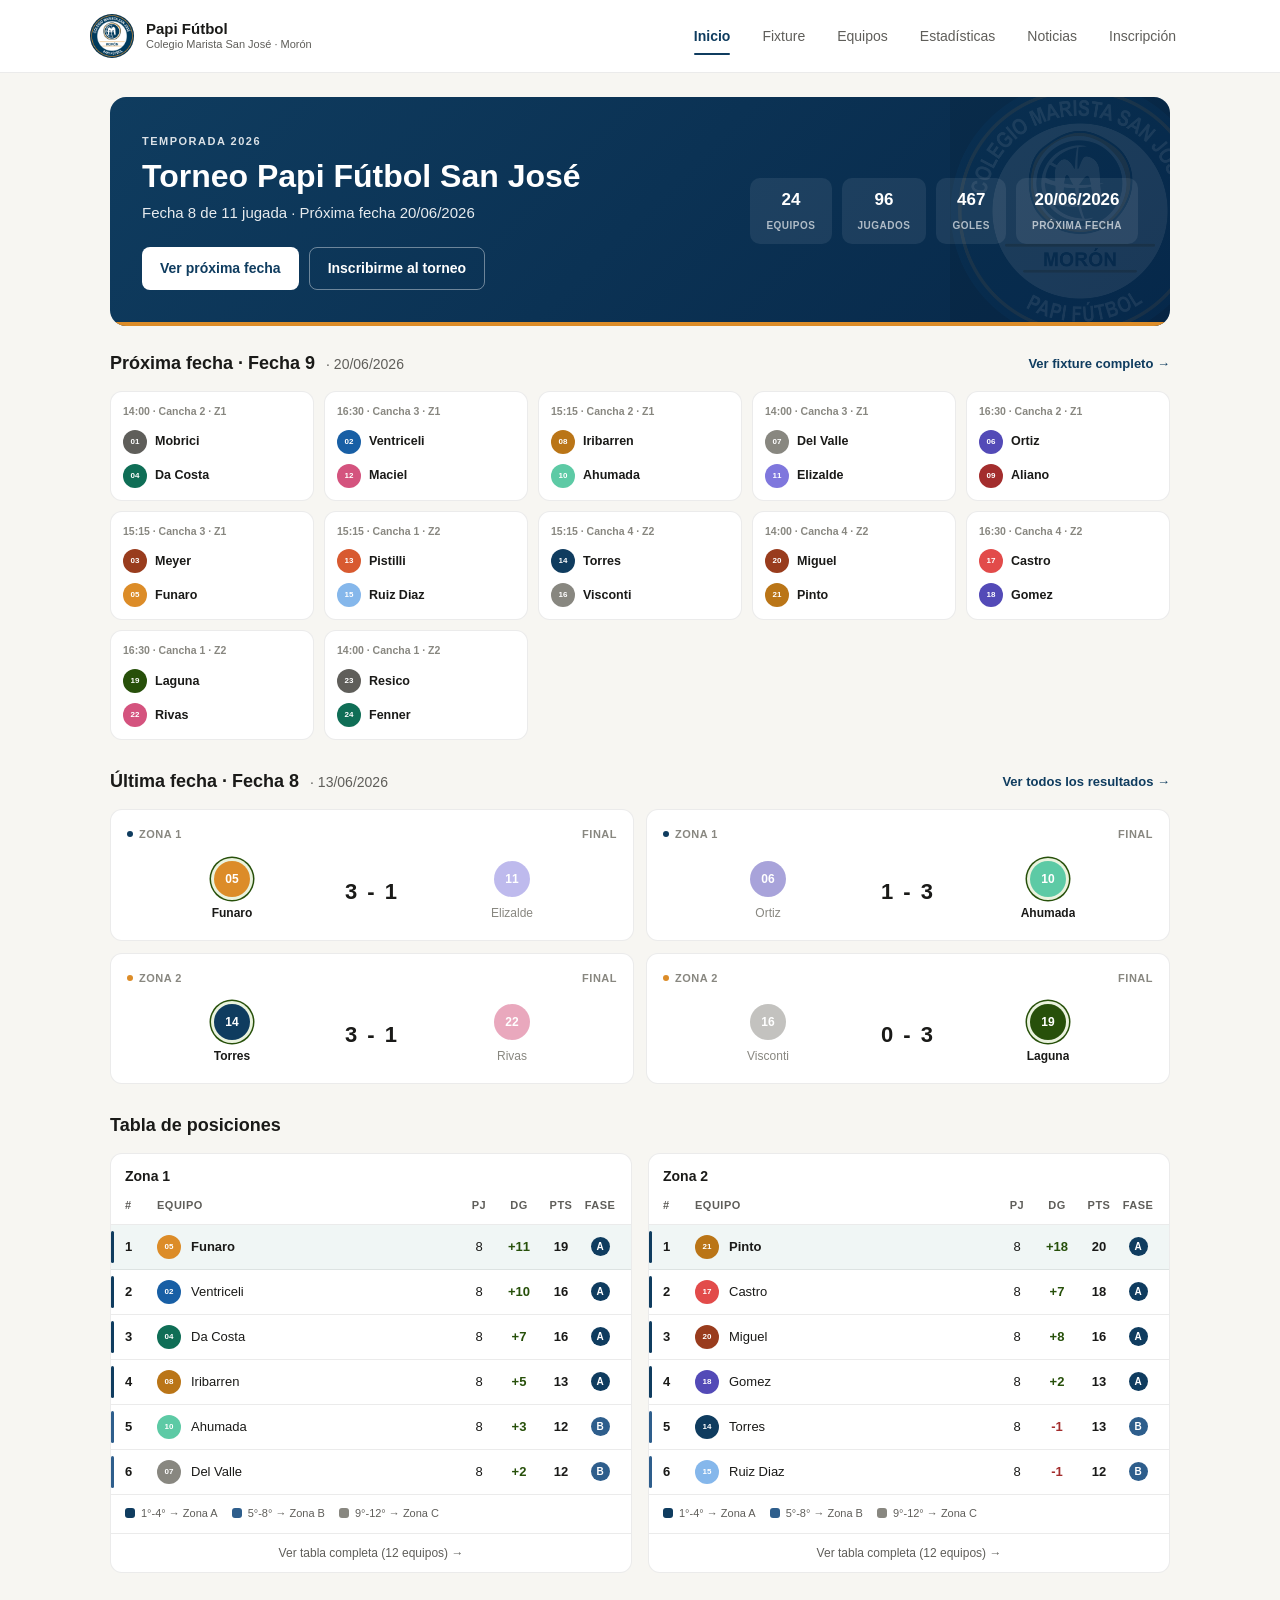
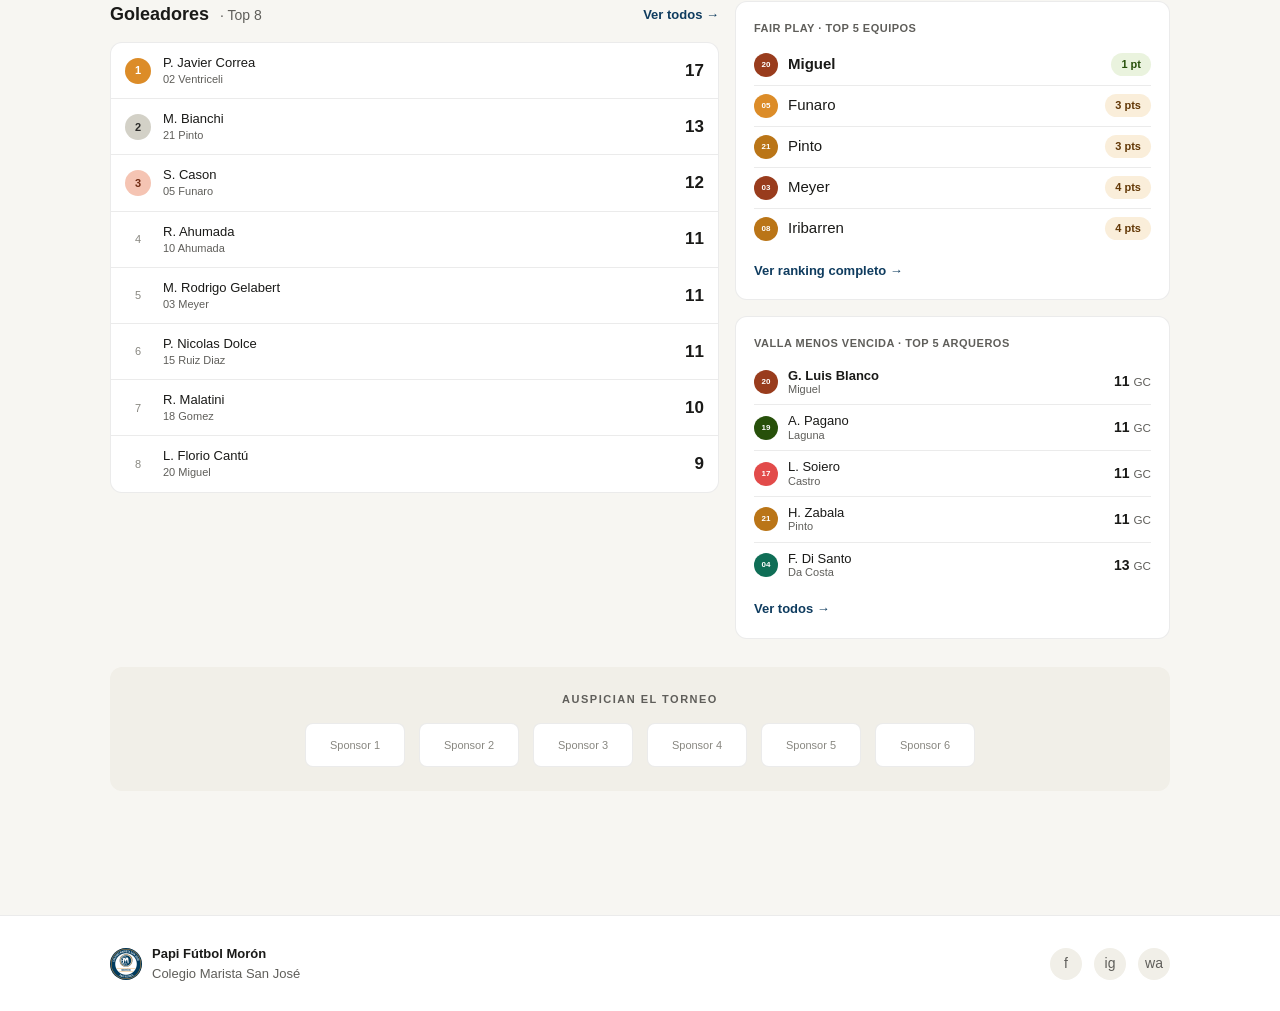
==== index.html @ c3c6d371 "Posiciones: marcar zona de fase final (A/B/C) en cada tabla Cada zona reparte sus 12 equipos en la f" ====
<!DOCTYPE html>
<html lang="es">
<head>
  <meta charset="UTF-8">
  <meta name="viewport" content="width=device-width, initial-scale=1.0">
  <meta name="description" content="Torneo Papi Fútbol San José Morón 2026 — Colegio Marista San José. Fixture, resultados, posiciones y goleadores.">
  <title>Papi Fútbol San José Morón — Torneo 2026</title>
  <link rel="icon" type="image/png" href="logo.png">
  <link rel="stylesheet" href="styles.css">
</head>
<body>

  <header class="header">
    <div class="container header-inner">
      <a href="index.html" class="brand">
        <div class="brand-logo"></div>
        <div class="brand-text">
          <div class="brand-name">Papi Fútbol</div>
          <div class="brand-sub">Colegio Marista San José · Morón</div>
        </div>
      </a>
      <nav class="nav" id="nav">
        <a href="index.html" class="active nav-primary">Inicio</a>
        <a href="fixture.html" class="nav-primary">Fixture</a>
        <a href="equipos.html">Equipos</a>
        <a href="estadisticas.html" class="nav-primary">Estadísticas</a>
        <a href="#">Noticias</a>
        <a href="#">Inscripción</a>
      </nav>
      <button class="mobile-toggle" onclick="document.getElementById('nav').classList.toggle('open')">☰</button>
    </div>
  </header>

  <main class="page">
    <div class="container">

      <section class="hero">
        <div class="hero-inner">
          <div class="hero-main">
            <div class="hero-tag" id="hero-tag">Temporada 2026</div>
            <h1 class="hero-title">Torneo Papi Fútbol San José</h1>
            <p class="hero-sub" id="hero-sub">Cargando...</p>
            <div class="hero-actions">
              <a href="fixture.html" class="btn btn-primary">Ver próxima fecha</a>
              <a href="#" class="btn btn-ghost">Inscribirme al torneo</a>
            </div>
          </div>
          <div class="hero-quick" id="hero-quick"></div>
        </div>
      </section>

      <div id="miequipo-slot"></div>

      <div class="section-head">
        <h2 class="section-title" id="proxima-title">Próxima fecha</h2>
        <a href="fixture.html" class="section-link">Ver fixture completo →</a>
      </div>
      <div class="hscroll" id="proxima-grid"></div>

      <div class="section-head">
        <h2 class="section-title" id="ultima-title">Última fecha</h2>
        <a href="fixture.html" class="section-link">Ver todos los resultados →</a>
      </div>
      <div class="match-grid" id="ultima-grid"></div>

      <div class="section-head">
        <h2 class="section-title">Tabla de posiciones</h2>
        <div class="tabs zones-tabs">
          <button class="tab active" onclick="showZone(1, this)">Zona 1</button>
          <button class="tab" onclick="showZone(2, this)">Zona 2</button>
        </div>
      </div>
      <div class="zones-row" style="margin-bottom: 28px;">
        <div id="zone-1" class="zone-block"></div>
        <div id="zone-2" class="zone-block" style="display:none;"></div>
      </div>

      <div class="two-col">
        <div>
          <div class="section-head">
            <h2 class="section-title">Goleadores <small>· Top 8</small></h2>
            <a href="estadisticas.html" class="section-link">Ver todos →</a>
          </div>
          <div class="scorers" id="scorers-top"></div>
        </div>
        <div>
          <div class="card">
            <div class="card-label">Fair Play · Top 5 equipos</div>
            <div id="fairplay-top"></div>
            <a href="estadisticas.html" class="card-link">Ver ranking completo →</a>
          </div>
          <div class="card" style="margin-top: 16px;">
            <div class="card-label">Valla menos vencida · Top 5 arqueros</div>
            <div id="valla-top"></div>
            <a href="estadisticas.html" class="card-link">Ver todos →</a>
          </div>
        </div>
      </div>

      <section class="sponsors">
        <div class="sponsors-label">Auspician el torneo</div>
        <div class="sponsors-grid">
          <div class="sponsor-logo">Sponsor 1</div>
          <div class="sponsor-logo">Sponsor 2</div>
          <div class="sponsor-logo">Sponsor 3</div>
          <div class="sponsor-logo">Sponsor 4</div>
          <div class="sponsor-logo">Sponsor 5</div>
          <div class="sponsor-logo">Sponsor 6</div>
        </div>
      </section>

    </div>
  </main>

  <footer class="footer">
    <div class="container footer-inner">
      <div class="footer-brand">
        <div class="brand-logo small"></div>
        <div>
          <div style="font-weight: 600; color: var(--text);">Papi Fútbol Morón</div>
          <div>Colegio Marista San José</div>
        </div>
      </div>
      <div class="footer-social">
        <a href="https://www.facebook.com/papifutbolmoron" title="Facebook">f</a>
        <a href="#" title="Instagram">ig</a>
        <a href="#" title="WhatsApp">wa</a>
      </div>
    </div>
  </footer>

  <script src="data/torneo.js"></script>
  <script src="js/site.js"></script>
  <script>
    document.getElementById('hero-sub').textContent =
      `Fecha ${STATS_GLOBALES.fechaActual} de ${STATS_GLOBALES.totalFechas} jugada · Próxima fecha ${STATS_GLOBALES.proximaFechaTexto}`;

    // Datos rápidos arriba del pliegue (propuesta desktop)
    document.getElementById('hero-quick').innerHTML = `
      <span class="q"><b>${STATS_GLOBALES.equipos}</b><span>EQUIPOS</span></span>
      <span class="q"><b>${STATS_GLOBALES.partidosJugados}</b><span>JUGADOS</span></span>
      <span class="q"><b>${STATS_GLOBALES.totalGoles}</b><span>GOLES</span></span>
      <span class="q"><b>${STATS_GLOBALES.proximaFechaTexto}</b><span>PRÓXIMA FECHA</span></span>
    `;

    // ===========================================
    // MI EQUIPO (favorito, guardado en el teléfono)
    // ===========================================
    function renderMiEquipo() {
      const slot = document.getElementById('miequipo-slot');
      const id = getMiEquipo();

      if (!id) {
        const opciones = Object.keys(EQUIPOS).sort()
          .map(eid => `<option value="${eid}">${getEquipoLabel(eid)}</option>`).join('');
        slot.innerHTML = `
          <div class="myteam-picker">
            <span class="hint">⭐ Elegí tu equipo para verlo siempre primero</span>
            <select id="miequipo-select">
              <option value="">Mi equipo…</option>
              ${opciones}
            </select>
          </div>
        `;
        document.getElementById('miequipo-select').addEventListener('change', e => {
          if (e.target.value) { setMiEquipo(e.target.value); renderMiEquipo(); renderZones(); renderProxima(); }
        });
        return;
      }

      const equipo = EQUIPOS[id];
      const zona = equipo.zona;
      const tabla = POSICIONES['zona' + zona];
      const pos = tabla.findIndex(p => p.id === id) + 1;
      const row = tabla.find(p => p.id === id);
      const dg = row.gf - row.gc;
      const dgText = dg > 0 ? `+${dg}` : `${dg}`;
      const prox = getProximoPartido(id);

      const proxHtml = prox ? `
        <a href="ficha.html?fecha=${prox.fecha}&local=${prox.local}" class="next">
          <span class="vs">Próximo</span>
          ${teamAvatar(prox.rival, 24)}
          <b>vs ${getEquipoNombre(prox.rival)}</b>
          <span class="when"><b>${prox.fechaTexto}</b>${prox.hora ? prox.hora + (prox.cancha ? ' · Cancha ' + prox.cancha : '') : 'Horario a confirmar'}</span>
        </a>
      ` : '';

      slot.innerHTML = `
        <div class="myteam">
          <div class="top">
            ${teamAvatar(id, 44)}
            <a href="equipo.html?id=${id}" style="color:inherit;">
              <b>${equipo.nombre}</b>
              <span class="sub">Zona ${zona} · ${pos}° · ${row.pts} pts</span>
            </a>
            <button class="star" title="Cambiar equipo" onclick="setMiEquipo(null); renderMiEquipo(); renderZones(); renderProxima();">★</button>
          </div>
          <div class="stats">
            <span class="stat"><b>${pos}°</b><span>POS</span></span>
            <span class="stat"><b>${row.pts}</b><span>PTS</span></span>
            <span class="stat"><b>${dgText}</b><span>DG</span></span>
            <span class="stat"><b>${row.gf}</b><span>GF</span></span>
          </div>
          ${proxHtml}
        </div>
      `;
    }
    renderMiEquipo();

    function renderMatchCard(p, zona, fechaNum) {
      const jugada = (p.golesL !== undefined && p.golesV !== undefined);
      const isWinnerL = jugada && p.golesL > p.golesV;
      const isWinnerV = jugada && p.golesV > p.golesL;
      const clsL = jugada ? (isWinnerL ? 'winner' : (isWinnerV ? 'loser' : '')) : '';
      const clsV = jugada ? (isWinnerV ? 'winner' : (isWinnerL ? 'loser' : '')) : '';
      const center = jugada
        ? `<span class="match-score">${p.golesL} - ${p.golesV}</span>`
        : `<span class="match-vs">VS</span>`;
      const canchaInfo = p.cancha ? `Cancha ${p.cancha} · ${p.turno}` : (jugada ? 'Final' : 'Pendiente');
      return `
        <a href="ficha.html?fecha=${fechaNum}&local=${p.local}" class="match-card">
          <div class="match-head">
            <span class="match-zone ${zona===2?'zona-2':''}">Zona ${zona}</span>
            <span>${canchaInfo}</span>
          </div>
          <div class="match-body">
            <div class="match-team home ${clsL}">
              ${teamAvatar(p.local, 36)}
              <span class="team-name">${getEquipoNombre(p.local)}</span>
            </div>
            ${center}
            <div class="match-team away ${clsV}">
              ${teamAvatar(p.visitante, 36)}
              <span class="team-name">${getEquipoNombre(p.visitante)}</span>
            </div>
          </div>
        </a>
      `;
    }

    // Carrusel de mini partidos (propuesta: la fecha entera sin estirar la página)
    function renderMiniMatch(p, zona, fechaNum) {
      const jugada = (p.golesL !== undefined && p.golesV !== undefined);
      const meta = jugada
        ? 'Final · Zona ' + zona
        : [(p.hora || ''), (p.cancha ? 'Cancha ' + p.cancha : ''), 'Z' + zona].filter(Boolean).join(' · ');
      const gL = jugada ? `<span class="g${p.golesL < p.golesV ? ' lose' : ''}">${p.golesL}</span>` : '';
      const gV = jugada ? `<span class="g${p.golesV < p.golesL ? ' lose' : ''}">${p.golesV}</span>` : '';
      return `
        <a href="ficha.html?fecha=${fechaNum}&local=${p.local}" class="mini-match">
          <span class="meta">${meta}</span>
          <span class="row">${teamAvatar(p.local, 24)}<b>${getEquipoNombre(p.local)}</b>${gL}</span>
          <span class="row">${teamAvatar(p.visitante, 24)}<b>${getEquipoNombre(p.visitante)}</b>${gV}</span>
        </a>
      `;
    }

    function renderProxima() {
      const proxima = FIXTURE.find(f => f.estado === 'pendiente');
      if (!proxima) return;
      document.getElementById('proxima-title').innerHTML =
        `Próxima fecha · Fecha ${proxima.fecha} <small>· ${proxima.fechaTexto}</small>`;
      // El partido de "mi equipo" primero en el carrusel
      const mi = getMiEquipo();
      const partidos = [
        ...proxima.zona1.map(p => ({...p, zona:1})),
        ...proxima.zona2.map(p => ({...p, zona:2}))
      ].sort((a, b) => {
        const am = (a.local === mi || a.visitante === mi) ? 0 : 1;
        const bm = (b.local === mi || b.visitante === mi) ? 0 : 1;
        return am - bm;
      });
      document.getElementById('proxima-grid').innerHTML =
        partidos.map(p => renderMiniMatch(p, p.zona, proxima.fecha)).join('');
    }
    renderProxima();

    const ultimas = FIXTURE.filter(f => f.estado === 'jugada');
    const ultima = ultimas[ultimas.length - 1];
    if (ultima) {
      document.getElementById('ultima-title').innerHTML =
        `Última fecha · Fecha ${ultima.fecha} <small>· ${ultima.fechaTexto}</small>`;
      const partidos = [
        ...ultima.zona1.slice(0,2).map(p => ({...p, zona:1})),
        ...ultima.zona2.slice(0,2).map(p => ({...p, zona:2}))
      ];
      document.getElementById('ultima-grid').innerHTML =
        partidos.map(p => renderMatchCard(p, p.zona, ultima.fecha)).join('');
    }

    function renderStandings(rows, total, zonaNum) {
      const mi = getMiEquipo();
      const items = rows.slice(0, 6).map((r, i) => {
        const dg = r.gf - r.gc;
        const dgClass = dg > 0 ? 'dg-pos' : (dg < 0 ? 'dg-neg' : '');
        const dgText = dg > 0 ? `+${dg}` : `${dg}`;
        const esFav = r.id === mi;
        const zd = zonaDestino(i);
        const nameTag = (i === 0 || esFav) ? 'strong' : 'span';
        return `
          <a href="equipo.html?id=${r.id}" class="standings-row zband zband-${zd.toLowerCase()} ${i===0?'top-1':''} ${esFav?'fav':''}">
            <span class="standings-pos">${i+1}</span>
            <span class="standings-team">${teamAvatar(r.id, 24)}<${nameTag}>${getEquipoNombre(r.id)}</${nameTag}>${esFav?' <span class="fav-star">★</span>':''}</span>
            <span class="standings-num">${r.pj}</span>
            <span class="standings-num ${dgClass}">${dgText}</span>
            <span class="standings-pts">${r.pts}</span>
            <span class="zchip zchip-${zd.toLowerCase()}" title="Zona ${zd}">${zd}</span>
          </a>
        `;
      }).join('');
      return `
        <div class="standings">
          <div style="padding: 12px 14px 0; font-size: 14px; font-weight: 700;">Zona ${zonaNum}</div>
          <div class="standings-header">
            <span>#</span><span>Equipo</span>
            <span class="standings-num">PJ</span>
            <span class="standings-num">DG</span>
            <span class="standings-num">Pts</span>
            <span class="standings-num">Fase</span>
          </div>
          ${items}
          ${zonaLegendHtml()}
          <a href="estadisticas.html" class="standings-footer">Ver tabla completa (${total} equipos) →</a>
        </div>
      `;
    }
    function renderZones() {
      document.getElementById('zone-1').innerHTML = renderStandings(POSICIONES.zona1, POSICIONES.zona1.length, 1);
      document.getElementById('zone-2').innerHTML = renderStandings(POSICIONES.zona2, POSICIONES.zona2.length, 2);
    }
    renderZones();

    function showZone(zone, btn) {
      document.getElementById('zone-1').style.display = zone === 1 ? 'block' : 'none';
      document.getElementById('zone-2').style.display = zone === 2 ? 'block' : 'none';
      document.querySelectorAll('.tab').forEach(t => t.classList.remove('active'));
      btn.classList.add('active');
    }

    function shortName(full) {
      const parts = full.split(' ');
      return parts.length > 1 ? `${parts[0][0]}. ${parts.slice(1).join(' ')}` : full;
    }

    document.getElementById('scorers-top').innerHTML = GOLEADORES.slice(0, 8).map((g, i) => {
      const medalClass = i === 0 ? 'gold' : (i === 1 ? 'silver' : (i === 2 ? 'bronze' : 'normal'));
      const equipoTxt = g.equipo ? getEquipoLabel(g.equipo) : 'Sin equipo';
      const tag = g.equipo ? 'a' : 'div';
      const href = g.equipo ? ` href="equipo.html?id=${g.equipo}"` : '';
      return `
        <${tag}${href} class="scorer-row">
          <div class="scorer-left">
            <div class="scorer-medal ${medalClass}">${i+1}</div>
            <div class="scorer-info">
              <div class="scorer-name">${shortName(g.nombre)}</div>
              <div class="scorer-team">${equipoTxt}</div>
            </div>
          </div>
          <div class="scorer-goals">${g.goles}</div>
        </${tag}>
      `;
    }).join('');

    document.getElementById('fairplay-top').innerHTML = FAIRPLAY.slice(0, 5).map((f, i) => {
      const badgeClass = f.puntos <= 2 ? 'badge-success' : (f.puntos <= 4 ? 'badge-warning' : 'badge-danger');
      const nameTag = i === 0 ? 'strong' : 'span';
      return `
        <a href="equipo.html?id=${f.equipo}" class="fairplay-row">
          <div class="fairplay-team">
            ${teamAvatar(f.equipo, 24)}
            <${nameTag}>${getEquipoNombre(f.equipo)}</${nameTag}>
          </div>
          <span class="badge ${badgeClass}">${f.puntos} pt${f.puntos===1?'':'s'}</span>
        </a>
      `;
    }).join('');

    document.getElementById('valla-top').innerHTML = VALLA.slice(0, 5).map((v, i) => `
      <a href="equipo.html?id=${v.equipo}" class="fairplay-row">
        <div class="fairplay-team">
          ${teamAvatar(v.equipo, 24)}
          <div style="line-height:1.2;">
            <div style="font-size:13px; font-weight:${i===0?600:500};">${shortName(v.arquero)}</div>
            <div style="font-size:11px; color:var(--text-secondary);">${getEquipoNombre(v.equipo)}</div>
          </div>
        </div>
        <span style="font-size:14px; font-weight:700;">${v.gc} <small style="font-weight:400; color:var(--text-secondary);">GC</small></span>
      </a>
    `).join('');

    // En mobile, abrir el toggle en la zona del equipo favorito
    const miFav = getMiEquipo();
    if (miFav && EQUIPOS[miFav].zona === 2) {
      const btnZ2 = document.querySelectorAll('.zones-tabs .tab')[1];
      if (btnZ2) showZone(2, btnZ2);
    }

    renderTabBar('inicio');
  </script>

</body>
</html>
---- styles.css ----
/* ============================================
   PAPI FÚTBOL SAN JOSÉ MORÓN — Prototipo
   Paleta tentativa (ajustar con los colores del logo real)
   ============================================ */

:root {
  --primary: #0F3C5F;        /* Azul marino del logo Marista San José */
  --primary-dark: #072849;
  --primary-light: #E6EDF3;
  --accent: #DC8C28;         /* Dorado del logo */
  --accent-dark: #B57220;
  --accent-light: #FAE8CC;

  --bg: #F7F6F2;
  --surface: #FFFFFF;
  --surface-2: #F1EFE8;
  --border: rgba(0, 0, 0, 0.08);
  --border-strong: rgba(0, 0, 0, 0.14);

  --text: #1A1A18;
  --text-secondary: #5F5E5A;
  --text-tertiary: #888780;

  --success: #27500A;
  --success-bg: #EAF3DE;
  --danger: #A32D2D;
  --danger-bg: #FCEBEB;
  --warning: #633806;
  --warning-bg: #FAEEDA;

  --gold: #FAC775;
  --silver: #D3D1C7;
  --bronze: #F5C4B3;

  --radius-sm: 6px;
  --radius-md: 8px;
  --radius-lg: 12px;
  --radius-xl: 16px;

  --shadow-sm: 0 1px 2px rgba(0,0,0,0.04);
  --shadow-md: 0 2px 8px rgba(0,0,0,0.06);
}

* {
  box-sizing: border-box;
  margin: 0;
  padding: 0;
}

html, body {
  font-family: -apple-system, BlinkMacSystemFont, "Segoe UI", Roboto, "Helvetica Neue", Arial, sans-serif;
  background: var(--bg);
  color: var(--text);
  font-size: 15px;
  line-height: 1.5;
  -webkit-font-smoothing: antialiased;
}

a {
  color: inherit;
  text-decoration: none;
}

img {
  max-width: 100%;
  display: block;
}

/* ============================================
   LAYOUT
   ============================================ */

.container {
  max-width: 1100px;
  margin: 0 auto;
  padding: 0 20px;
}

.page {
  padding: 24px 0 60px;
}

/* ============================================
   HEADER / NAV
   ============================================ */

.header {
  background: var(--surface);
  border-bottom: 0.5px solid var(--border);
  position: sticky;
  top: 0;
  z-index: 100;
}

.header-inner {
  display: flex;
  align-items: center;
  justify-content: space-between;
  padding: 14px 0;
}

.brand {
  display: flex;
  align-items: center;
  gap: 12px;
}

.brand-logo {
  width: 44px;
  height: 44px;
  border-radius: 50%;
  background: var(--surface) url('logo.png') center/contain no-repeat;
  flex-shrink: 0;
}

.brand-logo.small {
  width: 32px;
  height: 32px;
}

.brand-text {
  line-height: 1.2;
}

.brand-name {
  font-weight: 600;
  font-size: 15px;
}

.brand-sub {
  font-size: 11px;
  color: var(--text-secondary);
}

.nav {
  display: flex;
  gap: 4px;
}

.nav a {
  padding: 8px 14px;
  font-size: 14px;
  color: var(--text-secondary);
  border-radius: var(--radius-md);
  transition: background 0.15s, color 0.15s;
}

.nav a:hover {
  background: var(--surface-2);
  color: var(--text);
}

.nav a.active {
  color: var(--primary);
  font-weight: 600;
}

.nav a.active::after {
  content: '';
  display: block;
  height: 2px;
  background: var(--primary);
  margin-top: 6px;
  border-radius: 2px;
  margin-bottom: -8px;
}

.mobile-toggle {
  display: none;
  background: none;
  border: none;
  padding: 8px;
  cursor: pointer;
  font-size: 22px;
  color: var(--text);
}

/* ============================================
   HERO
   ============================================ */

.hero {
  background: linear-gradient(135deg, var(--primary) 0%, var(--primary-dark) 100%);
  color: #fff;
  border-radius: var(--radius-xl);
  padding: 36px 32px;
  margin-bottom: 24px;
  position: relative;
  overflow: hidden;
}

.hero::before {
  content: '';
  position: absolute;
  right: -40px;
  top: 50%;
  transform: translateY(-50%);
  width: 260px;
  height: 260px;
  background: url('logo.png') center/contain no-repeat;
  opacity: 0.08;
  pointer-events: none;
}

.hero::after {
  content: '';
  position: absolute;
  left: 0;
  bottom: 0;
  width: 100%;
  height: 4px;
  background: var(--accent);
  pointer-events: none;
}

.hero-tag {
  font-size: 11px;
  letter-spacing: 1.5px;
  text-transform: uppercase;
  opacity: 0.85;
  margin-bottom: 8px;
  font-weight: 600;
}

.hero-title {
  font-size: 32px;
  font-weight: 700;
  line-height: 1.15;
  margin-bottom: 8px;
}

.hero-sub {
  font-size: 15px;
  opacity: 0.9;
  margin-bottom: 22px;
}

.hero-actions {
  display: flex;
  gap: 10px;
  flex-wrap: wrap;
}

.btn {
  display: inline-flex;
  align-items: center;
  gap: 6px;
  padding: 10px 18px;
  border-radius: var(--radius-md);
  font-size: 14px;
  font-weight: 600;
  border: none;
  cursor: pointer;
  transition: transform 0.1s, background 0.15s;
  text-decoration: none;
  font-family: inherit;
}

.btn:active {
  transform: scale(0.98);
}

.btn-primary {
  background: #fff;
  color: var(--primary);
}

.btn-primary:hover {
  background: rgba(255,255,255,0.92);
}

.btn-ghost {
  background: transparent;
  color: #fff;
  border: 1px solid rgba(255,255,255,0.4);
}

.btn-ghost:hover {
  background: rgba(255,255,255,0.1);
}

.btn-secondary {
  background: var(--surface);
  color: var(--text);
  border: 0.5px solid var(--border);
}

.btn-secondary:hover {
  background: var(--surface-2);
}

/* ============================================
   STATS CARDS
   ============================================ */

.stats-grid {
  display: grid;
  grid-template-columns: repeat(4, 1fr);
  gap: 12px;
  margin-bottom: 28px;
}

.stat-card {
  background: var(--surface);
  border: 0.5px solid var(--border);
  border-radius: var(--radius-lg);
  padding: 14px 16px;
}

.stat-label {
  font-size: 11px;
  color: var(--text-secondary);
  text-transform: uppercase;
  letter-spacing: 0.5px;
  margin-bottom: 6px;
  font-weight: 600;
}

.stat-value {
  font-size: 26px;
  font-weight: 700;
  line-height: 1;
}

.stat-value small {
  font-size: 14px;
  color: var(--text-tertiary);
  font-weight: 400;
}

/* ============================================
   SECTION HEADER
   ============================================ */

.section-head {
  display: flex;
  align-items: center;
  justify-content: space-between;
  margin-bottom: 14px;
}

.section-title {
  font-size: 18px;
  font-weight: 600;
}

.section-title small {
  font-weight: 400;
  color: var(--text-secondary);
  font-size: 14px;
  margin-left: 6px;
}

.section-link {
  font-size: 13px;
  color: var(--primary);
  font-weight: 600;
}

.section-link:hover {
  text-decoration: underline;
}

/* ============================================
   MATCH CARDS
   ============================================ */

.match-grid {
  display: grid;
  grid-template-columns: repeat(2, 1fr);
  gap: 12px;
  margin-bottom: 28px;
}

/* Grilla compacta para home (todos los partidos de la fecha) */
.match-grid-sm {
  display: grid;
  grid-template-columns: repeat(2, 1fr);
  gap: 6px;
  margin-bottom: 28px;
}

/* Card compacta: estructura flat, todos hijos directos del <a> */
a.match-card-sm {
  display: flex;
  align-items: center;
  gap: 6px;
  padding: 8px 10px;
  background: var(--surface);
  border: 0.5px solid var(--border);
  border-radius: var(--radius-md);
  text-decoration: none;
  color: inherit;
  transition: border-color 0.15s, background 0.15s;
  overflow: hidden;
}

a.match-card-sm:hover {
  border-color: var(--border-strong);
  background: var(--surface-2);
}

a.match-card-sm .mc-dot {
  width: 6px;
  height: 6px;
  border-radius: 50%;
  flex-shrink: 0;
  background: var(--primary);
}

a.match-card-sm .mc-dot.zona-2 {
  background: var(--accent);
}

/* nombres: flex:1 para que cada lado tome el mismo espacio */
a.match-card-sm .mc-l {
  flex: 1;
  font-size: 12px;
  font-weight: 500;
  white-space: nowrap;
  overflow: hidden;
  text-overflow: ellipsis;
  min-width: 0;
}

a.match-card-sm .mc-r {
  flex: 1;
  font-size: 12px;
  font-weight: 500;
  white-space: nowrap;
  overflow: hidden;
  text-overflow: ellipsis;
  text-align: right;
  min-width: 0;
}

a.match-card-sm .mc-sc {
  flex-shrink: 0;
  font-size: 13px;
  font-weight: 800;
  letter-spacing: 1px;
  color: var(--text);
  text-align: center;
  min-width: 38px;
}

a.match-card-sm .mc-sc.pending {
  font-size: 10px;
  font-weight: 700;
  color: var(--text-tertiary);
  letter-spacing: 0.5px;
}

a.match-card-sm .mc-info {
  flex-shrink: 0;
  font-size: 10px;
  color: var(--text-tertiary);
  white-space: nowrap;
}

.match-card {
  background: var(--surface);
  border: 0.5px solid var(--border);
  border-radius: var(--radius-lg);
  padding: 16px;
  transition: border-color 0.15s, transform 0.1s;
  cursor: pointer;
}

.match-card:hover {
  border-color: var(--border-strong);
  transform: translateY(-1px);
}

.match-head {
  display: flex;
  align-items: center;
  justify-content: space-between;
  margin-bottom: 12px;
  font-size: 11px;
  color: var(--text-tertiary);
  text-transform: uppercase;
  letter-spacing: 0.5px;
  font-weight: 600;
}

.match-zone {
  display: inline-flex;
  align-items: center;
  gap: 6px;
}

.match-zone::before {
  content: '';
  width: 6px;
  height: 6px;
  border-radius: 50%;
  background: var(--primary);
}

.match-zone.zona-2::before {
  background: var(--accent);
}

.match-body {
  display: flex;
  align-items: center;
  gap: 8px;
  padding: 6px 0 2px;
}

.match-team {
  flex: 1;
  display: flex;
  flex-direction: column;
  align-items: center;
  gap: 7px;
  min-width: 0;
}

.match-team.away {
  /* identical to home — both centred */
}

.team-avatar {
  width: 36px;
  height: 36px;
  border-radius: 50%;
  color: #fff;
  font-size: 11px;
  display: flex;
  align-items: center;
  justify-content: center;
  font-weight: 700;
  flex-shrink: 0;
  transition: box-shadow 0.15s;
}

.match-team.winner .team-avatar {
  box-shadow: 0 0 0 3px var(--success-bg), 0 0 0 4.5px var(--success);
}

.match-team.loser .team-avatar {
  opacity: 0.5;
}

.team-name {
  font-size: 12px;
  font-weight: 500;
  text-align: center;
  white-space: nowrap;
  overflow: hidden;
  text-overflow: ellipsis;
  max-width: 100%;
}

.match-team.winner .team-name {
  font-weight: 700;
  color: var(--text);
}

.match-team.loser .team-name {
  color: var(--text-tertiary);
  font-weight: 400;
}

.match-score {
  flex-shrink: 0;
  font-size: 22px;
  font-weight: 800;
  letter-spacing: 2px;
  white-space: nowrap;
  text-align: center;
  color: var(--text);
}

.match-vs {
  flex-shrink: 0;
  font-size: 11px;
  color: var(--text-tertiary);
  font-weight: 700;
  letter-spacing: 1px;
  background: var(--surface-2);
  padding: 4px 8px;
  border-radius: 20px;
}

/* ============================================
   COLUMNAS LADO A LADO (tabla + goleadores)
   ============================================ */

.two-col {
  display: grid;
  grid-template-columns: 1.4fr 1fr;
  gap: 16px;
  margin-bottom: 28px;
}

.two-col.two-col-even {
  grid-template-columns: 1fr 1fr;
}

/* ============================================
   ZONA TABS
   ============================================ */

.tabs {
  display: flex;
  gap: 4px;
  background: var(--surface-2);
  padding: 3px;
  border-radius: var(--radius-md);
}

.tab {
  padding: 6px 14px;
  font-size: 12px;
  font-weight: 600;
  border-radius: var(--radius-sm);
  cursor: pointer;
  color: var(--text-secondary);
  background: transparent;
  border: none;
  font-family: inherit;
}

.tab.active {
  background: var(--surface);
  color: var(--text);
  box-shadow: var(--shadow-sm);
}

/* ============================================
   STANDINGS TABLE
   ============================================ */

.standings {
  background: var(--surface);
  border: 0.5px solid var(--border);
  border-radius: var(--radius-lg);
  overflow: hidden;
}

.standings-header,
.standings-row {
  display: grid;
  grid-template-columns: 32px 1fr 40px 40px 44px 34px;
  align-items: center;
  padding: 10px 14px;
  font-size: 13px;
}

.standings-header span:last-child,
.standings-row .zchip {
  justify-self: center;
}

.standings-header {
  font-size: 11px;
  color: var(--text-secondary);
  text-transform: uppercase;
  letter-spacing: 0.5px;
  font-weight: 600;
  border-bottom: 0.5px solid var(--border);
}

.standings-row {
  border-bottom: 0.5px solid var(--border);
  transition: background 0.15s;
  cursor: pointer;
}

.standings-row:last-child {
  border-bottom: none;
}

.standings-row:hover {
  background: var(--surface-2);
}

.standings-row.top-1 {
  background: rgba(15, 110, 86, 0.06);
}

.standings-row.top-1:hover {
  background: rgba(15, 110, 86, 0.10);
}

.standings-pos {
  font-weight: 600;
}

.standings-team {
  display: flex;
  align-items: center;
  gap: 10px;
  min-width: 0;
}

.standings-team .team-avatar {
  width: 24px;
  height: 24px;
  font-size: 9px;
}

.standings-num {
  text-align: center;
}

.standings-pts {
  text-align: center;
  font-weight: 700;
}

.dg-pos {
  color: var(--success);
  font-weight: 600;
}

.dg-neg {
  color: var(--danger);
  font-weight: 600;
}

.standings-footer {
  display: block;
  padding: 10px 14px;
  text-align: center;
  font-size: 12px;
  color: var(--text-secondary);
  border-top: 0.5px solid var(--border);
  cursor: pointer;
}

.standings-footer:hover {
  background: var(--surface-2);
  color: var(--primary);
}

/* ============================================
   SCORERS LIST
   ============================================ */

.scorers {
  background: var(--surface);
  border: 0.5px solid var(--border);
  border-radius: var(--radius-lg);
  overflow: hidden;
}

.scorer-row {
  display: flex;
  align-items: center;
  justify-content: space-between;
  padding: 12px 14px;
  border-bottom: 0.5px solid var(--border);
  transition: background 0.15s;
}

.scorer-row:last-child {
  border-bottom: none;
}

.scorer-row:hover {
  background: var(--surface-2);
}

.scorer-left {
  display: flex;
  align-items: center;
  gap: 12px;
  min-width: 0;
}

.scorer-medal {
  width: 26px;
  height: 26px;
  border-radius: 50%;
  display: flex;
  align-items: center;
  justify-content: center;
  font-size: 11px;
  font-weight: 700;
  flex-shrink: 0;
}

.scorer-medal.gold { background: var(--accent); color: #fff; }
.scorer-medal.silver { background: var(--silver); color: #2C2C2A; }
.scorer-medal.bronze { background: var(--bronze); color: #712B13; }
.scorer-medal.normal {
  background: transparent;
  color: var(--text-tertiary);
  font-weight: 500;
}

.scorer-info {
  line-height: 1.3;
  min-width: 0;
}

.scorer-name {
  font-size: 13px;
  font-weight: 500;
}

.scorer-team {
  font-size: 11px;
  color: var(--text-secondary);
}

.scorer-goals {
  font-size: 17px;
  font-weight: 700;
}

/* ============================================
   NEWS + FAIRPLAY CARDS
   ============================================ */

.card {
  background: var(--surface);
  border: 0.5px solid var(--border);
  border-radius: var(--radius-lg);
  padding: 18px;
}

.card-label {
  font-size: 11px;
  color: var(--text-secondary);
  text-transform: uppercase;
  letter-spacing: 0.5px;
  font-weight: 600;
  margin-bottom: 8px;
}

.card-title {
  font-size: 16px;
  font-weight: 600;
  margin-bottom: 6px;
}

.card-body {
  font-size: 13px;
  color: var(--text-secondary);
  line-height: 1.5;
}

.card-link {
  font-size: 13px;
  color: var(--primary);
  font-weight: 600;
  margin-top: 12px;
  display: inline-block;
}

.fairplay-row {
  display: flex;
  align-items: center;
  justify-content: space-between;
  padding: 8px 0;
  border-bottom: 0.5px solid var(--border);
  transition: background 0.15s;
}

a.fairplay-row:hover {
  background: var(--surface-2);
}

.fairplay-row:last-child {
  border-bottom: none;
}

.fairplay-team {
  display: flex;
  align-items: center;
  gap: 10px;
}

.badge {
  display: inline-flex;
  align-items: center;
  padding: 3px 10px;
  border-radius: 999px;
  font-size: 11px;
  font-weight: 600;
}

.badge-success { background: var(--success-bg); color: var(--success); }
.badge-warning { background: var(--warning-bg); color: var(--warning); }
.badge-danger { background: var(--danger-bg); color: var(--danger); }

/* Pills usados en planteles y fichas */
.stat-pill {
  padding: 2px 8px;
  border-radius: 999px;
  font-size: 11px;
  font-weight: 600;
  display: inline-flex;
  align-items: center;
  gap: 3px;
}
.stat-pill.stat-goles { background: var(--accent-light); color: var(--accent-dark); }
.stat-pill.stat-amarilla { background: #FFF4D6; color: #8B6B00; }
.stat-pill.stat-azul { background: #DCEAFE; color: #1A4E8E; }
.stat-pill.stat-roja { background: var(--danger-bg); color: var(--danger); }
.stat-pill.stat-valla { background: var(--primary-light); color: var(--primary); }

/* ============================================
   SPONSORS
   ============================================ */

.sponsors {
  background: var(--surface-2);
  border-radius: var(--radius-lg);
  padding: 24px;
  text-align: center;
  margin-bottom: 24px;
}

.sponsors-label {
  font-size: 11px;
  color: var(--text-secondary);
  text-transform: uppercase;
  letter-spacing: 1.5px;
  font-weight: 600;
  margin-bottom: 16px;
}

.sponsors-grid {
  display: flex;
  justify-content: center;
  gap: 14px;
  flex-wrap: wrap;
}

.sponsor-logo {
  width: 100px;
  height: 44px;
  background: var(--surface);
  border: 0.5px solid var(--border);
  border-radius: var(--radius-md);
  display: flex;
  align-items: center;
  justify-content: center;
  font-size: 11px;
  color: var(--text-tertiary);
  font-weight: 500;
}

/* ============================================
   FOOTER
   ============================================ */

.footer {
  border-top: 0.5px solid var(--border);
  padding: 28px 0;
  margin-top: 40px;
  background: var(--surface);
}

.footer-inner {
  display: flex;
  align-items: center;
  justify-content: space-between;
  flex-wrap: wrap;
  gap: 16px;
}

.footer-brand {
  display: flex;
  align-items: center;
  gap: 10px;
  font-size: 13px;
  color: var(--text-secondary);
}

.footer-social {
  display: flex;
  gap: 12px;
}

.footer-social a {
  width: 32px;
  height: 32px;
  border-radius: 50%;
  background: var(--surface-2);
  display: flex;
  align-items: center;
  justify-content: center;
  font-size: 14px;
  color: var(--text-secondary);
}

.footer-social a:hover {
  background: var(--primary);
  color: #fff;
}

/* ============================================
   FIXTURE PAGE
   ============================================ */

.page-header {
  margin-bottom: 24px;
}

.page-title {
  font-size: 26px;
  font-weight: 700;
  margin-bottom: 4px;
}

.page-sub {
  font-size: 14px;
  color: var(--text-secondary);
}

.fecha-selector {
  display: flex;
  gap: 6px;
  margin-bottom: 24px;
  overflow-x: auto;
  padding-bottom: 4px;
}

.fecha-btn {
  padding: 8px 14px;
  border-radius: var(--radius-md);
  background: var(--surface);
  border: 0.5px solid var(--border);
  font-size: 13px;
  font-weight: 600;
  cursor: pointer;
  white-space: nowrap;
  color: var(--text-secondary);
  font-family: inherit;
}

.fecha-btn.active {
  background: var(--primary);
  color: #fff;
  border-color: var(--primary);
}

.fecha-btn:not(.active):hover {
  background: var(--surface-2);
}

.fixture-zone {
  margin-bottom: 24px;
}

.fixture-zone-head {
  display: flex;
  align-items: center;
  gap: 10px;
  margin-bottom: 12px;
}

.fixture-zone-title {
  font-size: 16px;
  font-weight: 600;
}

.fixture-zone-date {
  font-size: 13px;
  color: var(--text-secondary);
}

/* Filtro de fixture */
.fixture-filter {
  display: flex;
  gap: 8px;
  margin-bottom: 28px;
  flex-wrap: wrap;
}

.fixture-filter-btn {
  padding: 8px 18px;
  border-radius: var(--radius-md);
  background: var(--surface);
  border: 0.5px solid var(--border);
  font-size: 13px;
  font-weight: 600;
  cursor: pointer;
  color: var(--text-secondary);
  font-family: inherit;
  transition: background 0.15s, color 0.15s;
}

.fixture-filter-btn.active {
  background: var(--primary);
  color: #fff;
  border-color: var(--primary);
}

.fixture-filter-btn:not(.active):hover {
  background: var(--surface-2);
  color: var(--text);
}

/* Bloque de cada fecha */
.fixture-fecha {
  margin-bottom: 40px;
  scroll-margin-top: 80px;
}

.fixture-fecha-head {
  display: flex;
  align-items: center;
  justify-content: space-between;
  padding-bottom: 12px;
  border-bottom: 2px solid var(--border);
  margin-bottom: 20px;
}

.fixture-fecha-num {
  font-size: 18px;
  font-weight: 700;
  color: var(--text);
}

.fixture-fecha-dia {
  font-size: 14px;
  color: var(--text-secondary);
}

/* Bloque por zona dentro de cada fecha */
.fixture-zona-bloque {
  margin-bottom: 20px;
}

.fixture-zona-label {
  font-size: 12px;
  font-weight: 700;
  letter-spacing: 0.06em;
  text-transform: uppercase;
  padding: 4px 10px;
  border-radius: var(--radius-sm);
  display: inline-block;
  margin-bottom: 10px;
}

.zona-1-label {
  background: rgba(30, 120, 220, 0.12);
  color: #1E78DC;
}

.zona-2-label {
  background: rgba(138, 60, 180, 0.12);
  color: #8A3CB4;
}

/* ============================================
   EQUIPOS PAGE
   ============================================ */

.equipos-grid {
  display: grid;
  grid-template-columns: repeat(auto-fill, minmax(220px, 1fr));
  gap: 12px;
}

.equipo-card {
  background: var(--surface);
  border: 0.5px solid var(--border);
  border-radius: var(--radius-lg);
  padding: 16px;
  display: flex;
  align-items: center;
  gap: 12px;
  cursor: pointer;
  transition: transform 0.1s, border-color 0.15s;
}

.equipo-card:hover {
  transform: translateY(-2px);
  border-color: var(--border-strong);
}

.equipo-avatar {
  width: 44px;
  height: 44px;
  border-radius: 50%;
  color: #fff;
  display: flex;
  align-items: center;
  justify-content: center;
  font-weight: 700;
  font-size: 14px;
  flex-shrink: 0;
}

.equipo-info {
  min-width: 0;
}

.equipo-name {
  font-size: 14px;
  font-weight: 600;
  line-height: 1.2;
}

.equipo-meta {
  font-size: 11px;
  color: var(--text-secondary);
  margin-top: 2px;
}

/* ============================================
   FICHA PAGE
   ============================================ */

.ficha-header {
  background: var(--surface);
  border: 0.5px solid var(--border);
  border-radius: var(--radius-lg);
  padding: 24px;
  margin-bottom: 20px;
}

.ficha-meta {
  display: flex;
  justify-content: center;
  gap: 16px;
  font-size: 12px;
  color: var(--text-secondary);
  margin-bottom: 18px;
  flex-wrap: wrap;
}

.ficha-meta span {
  display: inline-flex;
  align-items: center;
  gap: 6px;
}

.ficha-result {
  display: grid;
  grid-template-columns: 1fr auto 1fr;
  align-items: center;
  gap: 20px;
}

.ficha-team {
  display: flex;
  flex-direction: column;
  align-items: center;
  gap: 8px;
  text-align: center;
}

a.ficha-team .team-avatar {
  transition: transform 0.15s, box-shadow 0.15s;
}

a.ficha-team:hover .team-avatar {
  transform: scale(1.06);
  box-shadow: var(--shadow-md);
}

a.ficha-team:hover .ficha-team-name {
  color: var(--primary);
}

.ficha-team .team-avatar {
  width: 64px;
  height: 64px;
  font-size: 20px;
}

.ficha-team-name {
  font-size: 16px;
  font-weight: 600;
}

.ficha-score {
  font-size: 42px;
  font-weight: 700;
  letter-spacing: 2px;
  white-space: nowrap;
}

.ficha-section {
  background: var(--surface);
  border: 0.5px solid var(--border);
  border-radius: var(--radius-lg);
  padding: 18px;
  margin-bottom: 16px;
}

.ficha-section-title {
  font-size: 14px;
  font-weight: 600;
  color: var(--text-secondary);
  text-transform: uppercase;
  letter-spacing: 0.5px;
  margin-bottom: 14px;
}

.event-row {
  display: grid;
  grid-template-columns: 1fr auto 1fr;
  align-items: center;
  gap: 12px;
  padding: 8px 0;
  font-size: 13px;
  border-bottom: 0.5px dashed var(--border);
}

.event-row:last-child {
  border-bottom: none;
}

.event-left { text-align: left; }
.event-right { text-align: right; color: var(--text-secondary); }
.event-icon {
  font-size: 18px;
  text-align: center;
}

/* ============================================
   RESPONSIVE
   ============================================ */

@media (max-width: 860px) {
  .nav {
    display: none;
  }
  .mobile-toggle {
    display: block;
  }
  .nav.open {
    display: flex;
    position: absolute;
    top: 100%;
    right: 20px;
    background: var(--surface);
    flex-direction: column;
    border: 0.5px solid var(--border);
    border-radius: var(--radius-md);
    padding: 8px;
    box-shadow: var(--shadow-md);
    min-width: 180px;
  }
}

@media (max-width: 820px) {
  .stats-grid {
    grid-template-columns: repeat(2, 1fr);
  }
  .match-grid {
    grid-template-columns: 1fr;
  }
  .match-grid-sm {
    grid-template-columns: 1fr;
  }
  .two-col,
  .two-col.two-col-even {
    grid-template-columns: 1fr;
  }
  .hero-title {
    font-size: 24px;
  }
  .hero {
    padding: 24px 20px;
  }
}

@media (max-width: 640px) {
  .container {
    padding: 0 14px;
  }
  .stats-grid {
    gap: 8px;
  }
  .stat-card {
    padding: 12px;
  }
  .stat-value {
    font-size: 22px;
  }
  .standings-header,
  .standings-row {
    grid-template-columns: 28px 1fr 30px 34px 36px 30px;
    font-size: 12px;
    padding: 10px;
  }
  .ficha-score {
    font-size: 32px;
  }
  .ficha-team .team-avatar {
    width: 48px;
    height: 48px;
    font-size: 16px;
  }
}

/* ============================================
   TAB BAR INFERIOR (mobile) — propuesta diseño
   ============================================ */

.tabbar {
  display: none;
  position: fixed;
  bottom: 0;
  left: 0;
  right: 0;
  z-index: 120;
  background: var(--surface);
  border-top: 0.5px solid var(--border);
  grid-template-columns: repeat(4, 1fr);
  padding: 6px 8px calc(8px + env(safe-area-inset-bottom));
  gap: 4px;
}

.tabbar-item {
  display: flex;
  flex-direction: column;
  align-items: center;
  gap: 3px;
  padding: 7px 0 4px;
  border-radius: 12px;
  color: var(--text-tertiary);
  font-size: 10.5px;
  font-weight: 600;
  min-height: 48px;
  text-decoration: none;
}

.tabbar-item .ico {
  width: 22px;
  height: 22px;
  display: grid;
  place-items: center;
}

.tabbar-item .ico svg {
  width: 20px;
  height: 20px;
}

.tabbar-item.on {
  color: var(--primary);
}

@media (max-width: 860px) {
  .tabbar {
    display: grid;
  }
  body.has-tabbar .page {
    padding-bottom: 96px;
  }
  body.has-tabbar .footer {
    padding-bottom: 72px;
  }
  /* El menú hamburguesa queda para lo secundario */
  .nav.open a.nav-primary {
    display: none;
  }
}

/* ============================================
   MI EQUIPO (card favorito) — propuesta diseño
   ============================================ */

.myteam {
  background: linear-gradient(135deg, var(--primary) 0%, var(--primary-dark) 100%);
  color: #fff;
  border-radius: var(--radius-xl);
  padding: 16px;
  margin-bottom: 20px;
  display: flex;
  flex-direction: column;
  gap: 12px;
}

.myteam .top {
  display: flex;
  align-items: center;
  gap: 10px;
}

.myteam .top .team-avatar {
  width: 44px;
  height: 44px;
  font-size: 17px;
}

.myteam .top b {
  font-size: 16px;
  display: block;
}

.myteam .top .sub {
  font-size: 11px;
  color: rgba(255,255,255,0.65);
  display: block;
}

.myteam .star {
  margin-left: auto;
  color: var(--gold);
  font-size: 18px;
  background: none;
  border: none;
  cursor: pointer;
  padding: 4px;
}

.myteam .stats {
  display: flex;
  gap: 8px;
}

.myteam .stat {
  flex: 1;
  background: rgba(255,255,255,0.08);
  border-radius: 10px;
  padding: 8px 0 7px;
  text-align: center;
}

.myteam .stat b {
  display: block;
  font-size: 16px;
}

.myteam .stat span {
  font-size: 9.5px;
  letter-spacing: 0.5px;
  color: rgba(255,255,255,0.65);
  font-weight: 700;
}

.myteam .next {
  background: rgba(255,255,255,0.08);
  border-radius: 10px;
  padding: 10px 12px;
  display: flex;
  align-items: center;
  gap: 8px;
  font-size: 12.5px;
  color: inherit;
  text-decoration: none;
}

.myteam .next .vs {
  color: rgba(255,255,255,0.65);
  font-size: 11px;
}

.myteam .next b {
  font-size: 13px;
}

.myteam .next .when {
  margin-left: auto;
  text-align: right;
  font-size: 11px;
  color: rgba(255,255,255,0.65);
  line-height: 1.3;
}

.myteam .next .when b {
  color: #fff;
  display: block;
  font-size: 12px;
}

.myteam-picker {
  background: var(--surface);
  border: 1px dashed var(--border-strong);
  border-radius: var(--radius-xl);
  padding: 14px 16px;
  margin-bottom: 20px;
  display: flex;
  align-items: center;
  gap: 12px;
  flex-wrap: wrap;
}

.myteam-picker .hint {
  font-size: 13px;
  color: var(--text-secondary);
  flex: 1;
  min-width: 180px;
}

.myteam-picker select {
  font-family: inherit;
  font-size: 13px;
  padding: 8px 10px;
  border-radius: var(--radius-md);
  border: 0.5px solid var(--border-strong);
  background: var(--surface);
  color: var(--text);
}

@media (min-width: 861px) {
  .myteam, .myteam-picker {
    display: none;
  }
}

/* ============================================
   MINI PARTIDOS: carrusel mobile / grilla desktop
   ============================================ */

.hscroll {
  display: grid;
  grid-template-columns: repeat(auto-fill, minmax(170px, 1fr));
  gap: 10px;
  margin-bottom: 28px;
}

.mini-match {
  background: var(--surface);
  border: 0.5px solid var(--border);
  border-radius: var(--radius-lg);
  padding: 12px;
  display: flex;
  flex-direction: column;
  gap: 10px;
  text-decoration: none;
  color: inherit;
  transition: border-color 0.15s, transform 0.1s;
}

.mini-match:hover {
  border-color: var(--border-strong);
  transform: translateY(-1px);
}

.mini-match .meta {
  font-size: 10.5px;
  color: var(--text-tertiary);
  font-weight: 600;
}

.mini-match .row {
  display: flex;
  align-items: center;
  gap: 8px;
}

.mini-match .row b {
  font-size: 12.5px;
  font-weight: 600;
  flex: 1;
  white-space: nowrap;
  overflow: hidden;
  text-overflow: ellipsis;
}

.mini-match .row .g {
  font-size: 14px;
  font-weight: 800;
  font-variant-numeric: tabular-nums;
}

.mini-match .row .g.lose {
  color: var(--text-tertiary);
  font-weight: 600;
}

@media (max-width: 860px) {
  .hscroll {
    display: flex;
    overflow-x: auto;
    -webkit-overflow-scrolling: touch;
    scroll-snap-type: x proximity;
    padding-bottom: 6px;
  }
  .hscroll::-webkit-scrollbar {
    display: none;
  }
  .mini-match {
    width: 158px;
    flex: none;
    scroll-snap-align: start;
  }
}

/* ============================================
   CHIPS DE FECHAS (fixture) — propuesta diseño
   ============================================ */

.fecha-selector {
  display: flex;
  gap: 8px;
  overflow-x: auto;
  -webkit-overflow-scrolling: touch;
  padding: 2px 2px 10px;
  margin-bottom: 14px;
}

.fecha-selector::-webkit-scrollbar {
  display: none;
}

.fecha-btn {
  border: 0.5px solid var(--border-strong);
  background: var(--surface);
  border-radius: 99px;
  padding: 8px 16px;
  font-family: inherit;
  font-size: 12.5px;
  font-weight: 600;
  color: var(--text-secondary);
  white-space: nowrap;
  flex: none;
  min-height: 42px;
  display: flex;
  flex-direction: column;
  align-items: center;
  justify-content: center;
  line-height: 1.2;
  cursor: pointer;
  transition: background 0.15s, color 0.15s, border-color 0.15s;
}

.fecha-btn small {
  font-size: 9.5px;
  font-weight: 600;
  color: var(--text-tertiary);
}

.fecha-btn:hover {
  border-color: var(--primary);
}

.fecha-btn.active {
  background: var(--primary);
  border-color: var(--primary);
  color: #fff;
}

.fecha-btn.active small {
  color: rgba(255,255,255,0.65);
}

/* ============================================
   SEGMENTED CONTROL (zonas) — propuesta diseño
   ============================================ */

.seg {
  display: flex;
  background: var(--surface-2);
  border-radius: 10px;
  padding: 3px;
  gap: 3px;
  margin-bottom: 16px;
  max-width: 340px;
}

.seg button {
  flex: 1;
  border: 0;
  background: transparent;
  font-family: inherit;
  font-size: 13px;
  font-weight: 600;
  color: var(--text-secondary);
  padding: 8px 0;
  border-radius: 8px;
  min-height: 36px;
  cursor: pointer;
}

.seg button.on {
  background: var(--primary);
  color: #fff;
  box-shadow: 0 1px 3px rgba(0,0,0,0.15);
}

/* ============================================
   FILAS DE PARTIDO (fixture) — propuesta diseño
   ============================================ */

.match-list {
  background: var(--surface);
  border: 0.5px solid var(--border);
  border-radius: var(--radius-lg);
  overflow: hidden;
  margin-bottom: 16px;
}

.match-list-head {
  display: flex;
  align-items: baseline;
  gap: 8px;
  padding: 14px 16px 8px;
}

.match-list-head h3 {
  margin: 0;
  font-size: 15px;
  font-weight: 700;
}

.match-list-head .zona-pill {
  display: inline-flex;
  align-items: center;
  gap: 5px;
  font-size: 11px;
  font-weight: 700;
  letter-spacing: 0.4px;
  padding: 3px 9px;
  border-radius: 99px;
  text-transform: uppercase;
  background: var(--surface-2);
  color: var(--text-secondary);
}

.match-row {
  display: grid;
  grid-template-columns: 1fr auto 1fr;
  align-items: center;
  gap: 8px;
  padding: 12px 14px;
  border-bottom: 0.5px solid var(--border);
  text-decoration: none;
  color: inherit;
  transition: background 0.15s;
}

.match-row:last-child {
  border-bottom: 0;
}

.match-row:hover {
  background: var(--surface-2);
}

.match-row .side {
  display: flex;
  align-items: center;
  gap: 8px;
  min-width: 0;
}

.match-row .side.right {
  flex-direction: row-reverse;
}

.match-row .side b {
  font-size: 13.5px;
  font-weight: 600;
  white-space: nowrap;
  overflow: hidden;
  text-overflow: ellipsis;
}

.match-row .side b.lose {
  color: var(--text-tertiary);
  font-weight: 500;
}

.match-row .mscore {
  font-size: 17px;
  font-weight: 800;
  display: flex;
  align-items: center;
  gap: 6px;
  font-variant-numeric: tabular-nums;
}

.match-row .mscore .lose {
  color: var(--text-tertiary);
}

.match-row .mscore.muted {
  color: var(--text-tertiary);
  font-size: 12px;
  font-weight: 700;
}

.match-row .chevron {
  color: var(--text-tertiary);
  font-size: 16px;
  flex: none;
}

/* ============================================
   POSICIONES: clasificación, forma, expandible
   ============================================ */

/* Zona destino de la fase final: A (1°-4°) · B (5°-8°) · C (9°-12°) */
:root {
  --zona-a: #0F3C5F;  /* navy */
  --zona-b: #2E5E8C;  /* azul */
  --zona-c: #888780;  /* gris */
}

.zband {
  position: relative;
}

.zband::before {
  content: '';
  position: absolute;
  left: 0;
  top: 6px;
  bottom: 6px;
  width: 3px;
  border-radius: 2px;
}

.zband-a::before { background: var(--zona-a); }
.zband-b::before { background: var(--zona-b); }
.zband-c::before { background: var(--zona-c); }

.zchip {
  display: inline-grid;
  place-items: center;
  width: 19px;
  height: 19px;
  border-radius: 50%;
  font-size: 10px;
  font-weight: 700;
  color: #fff;
  flex: none;
}

.zchip-a { background: var(--zona-a); }
.zchip-b { background: var(--zona-b); }
.zchip-c { background: var(--zona-c); }

.standings-row.fav,
.data-table tr.fav td {
  background: #FFF8E1;
}

.fav-star {
  color: var(--accent);
  font-size: 11px;
}

.zona-legend {
  display: flex;
  align-items: center;
  gap: 14px;
  flex-wrap: wrap;
  font-size: 11px;
  color: var(--text-secondary);
  padding: 10px 14px 12px;
}

.zona-legend .item {
  display: inline-flex;
  align-items: center;
  gap: 6px;
}

.zona-legend .swatch {
  width: 10px;
  height: 10px;
  border-radius: 3px;
  flex: none;
}

.zona-legend .swatch.a { background: var(--zona-a); }
.zona-legend .swatch.b { background: var(--zona-b); }
.zona-legend .swatch.c { background: var(--zona-c); }

.forma-dot {
  width: 18px;
  height: 18px;
  border-radius: 50%;
  display: inline-grid;
  place-items: center;
  color: #fff;
  font-size: 10px;
  font-weight: 700;
}

.forma-dot.g { background: var(--success); }
.forma-dot.e { background: #A8A8A0; }
.forma-dot.p { background: var(--danger); }

.pos-detail-row td {
  background: #FBFAF7;
  padding: 4px 16px 14px !important;
}

.pos-detail-grid {
  display: grid;
  grid-template-columns: repeat(5, 1fr);
  gap: 6px;
  padding-top: 6px;
}

.pos-detail-grid .cell {
  background: var(--surface);
  border: 0.5px solid var(--border);
  border-radius: 10px;
  padding: 7px 0 6px;
  text-align: center;
}

.pos-detail-grid .cell b {
  display: block;
  font-size: 15px;
  color: var(--text);
}

.pos-detail-grid .cell span {
  font-size: 9.5px;
  letter-spacing: 0.5px;
  color: var(--text-tertiary);
  font-weight: 700;
}

.pos-forma {
  display: flex;
  align-items: center;
  gap: 5px;
  padding-top: 10px;
  font-size: 11px;
  color: var(--text-tertiary);
}

.data-table tbody tr.pos-row {
  cursor: pointer;
}

@media (max-width: 640px) {
  .data-table .col-detail {
    display: none;
  }
}

/* ============================================
   HERO CON DATOS RÁPIDOS — propuesta desktop
   ============================================ */

.hero-inner {
  display: flex;
  align-items: center;
  gap: 24px;
  flex-wrap: wrap;
  position: relative;
  z-index: 1;
}

.hero-main {
  flex: 1;
  min-width: 260px;
}

.hero-quick {
  display: flex;
  gap: 10px;
  flex-wrap: wrap;
}

.hero-quick .q {
  background: rgba(255,255,255,0.08);
  border-radius: 10px;
  padding: 9px 16px;
  text-align: center;
}

.hero-quick .q b {
  display: block;
  font-size: 17px;
}

.hero-quick .q span {
  font-size: 10px;
  letter-spacing: 0.5px;
  color: rgba(255,255,255,0.65);
  font-weight: 700;
}

/* ============================================
   ZONAS LADO A LADO — propuesta desktop
   ============================================ */

@media (min-width: 861px) {
  .zones-row {
    display: grid;
    grid-template-columns: 1fr 1fr;
    gap: 16px;
  }
  .zones-row .zone-block {
    display: block !important;
  }
  .zones-tabs {
    display: none;
  }
}
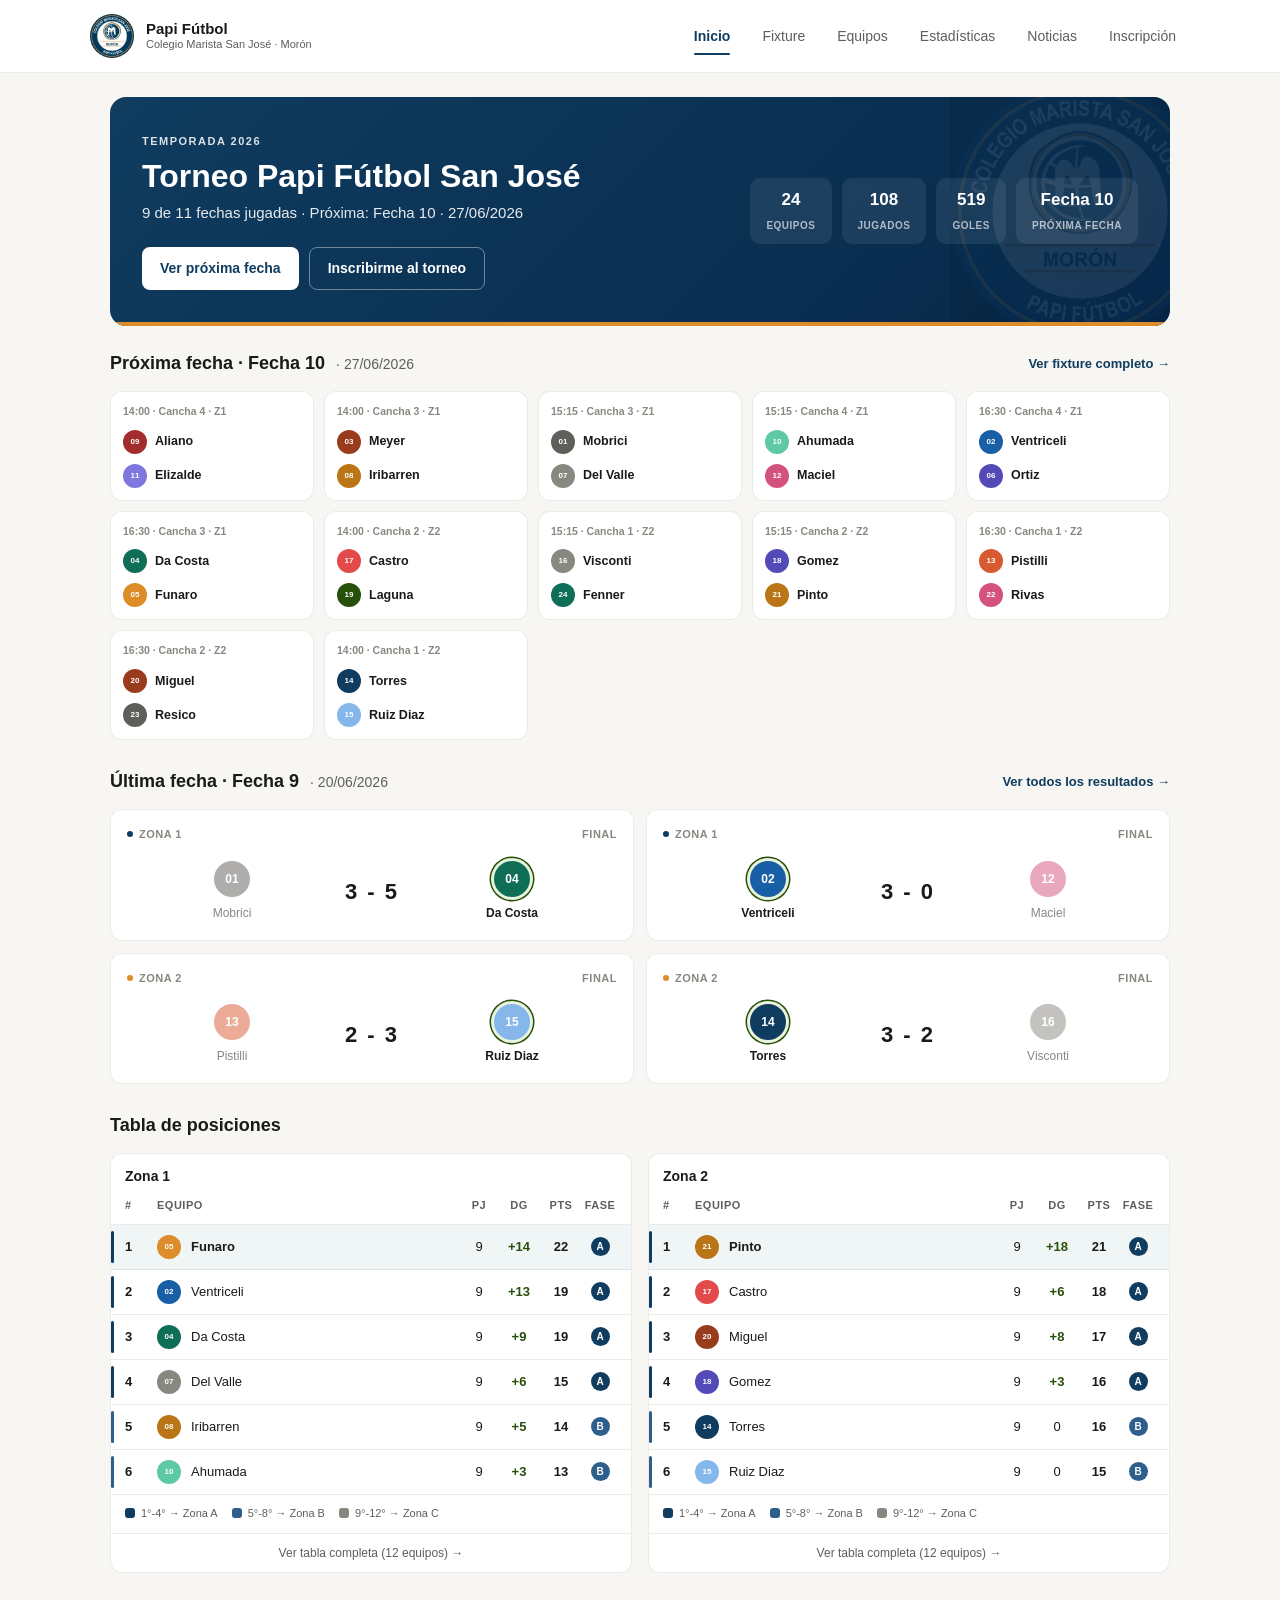
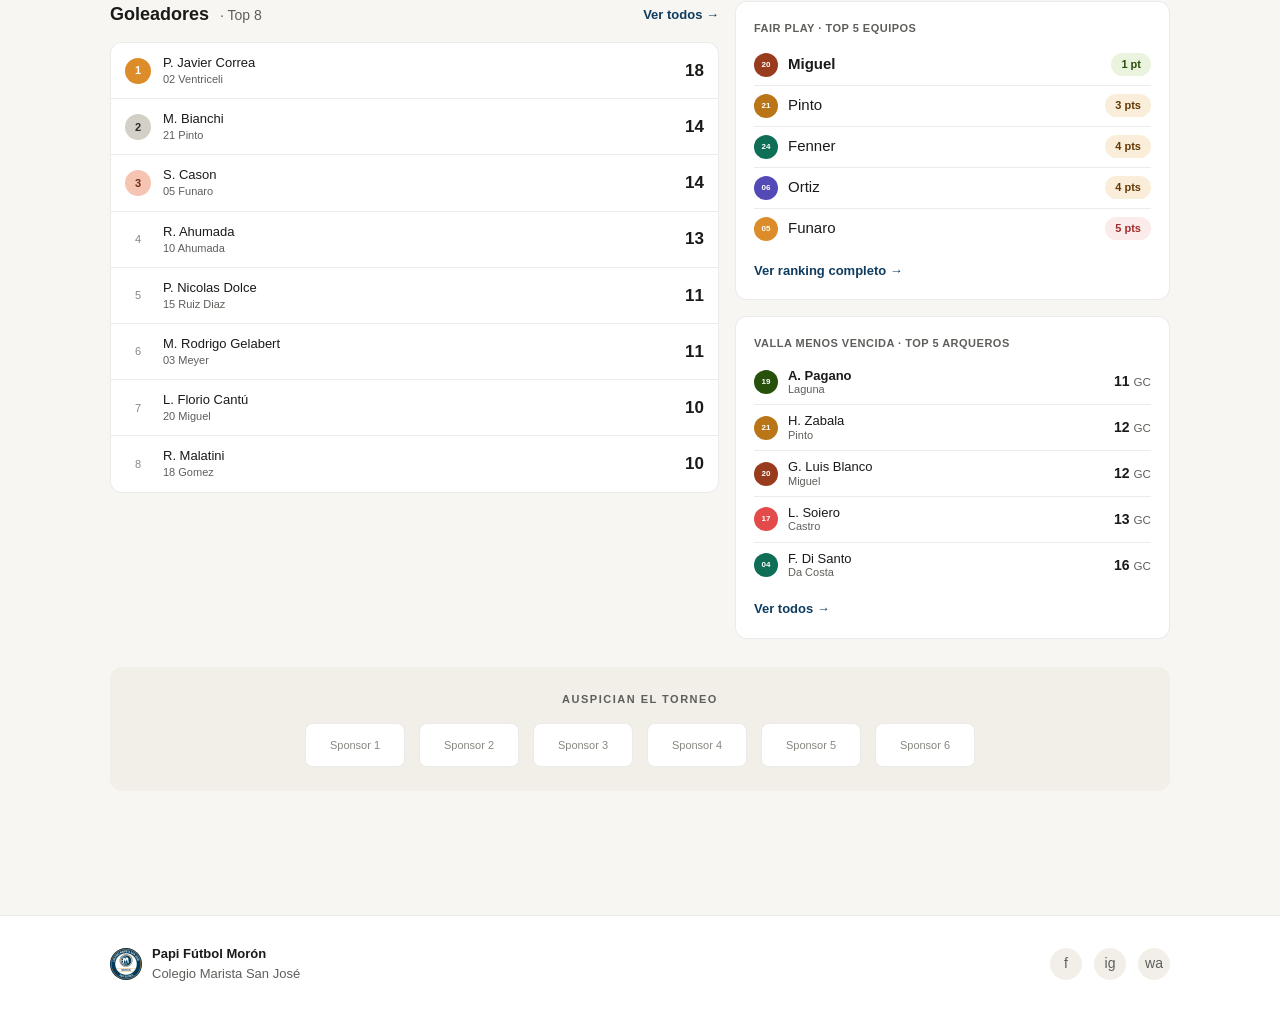
==== commit 4f8de852: "Home: hero indica el número de la próxima fecha El subtítulo decía "Fecha 9 de 11 jugada · Próxima f" ====
--- a/index.html
+++ b/index.html
@@ -132,15 +132,18 @@
   <script src="data/torneo.js"></script>
   <script src="js/site.js"></script>
   <script>
+    const proximaTxt = STATS_GLOBALES.proximaFecha
+      ? `Próxima: Fecha ${STATS_GLOBALES.proximaFecha} · ${STATS_GLOBALES.proximaFechaTexto}`
+      : 'Fase regular finalizada';
     document.getElementById('hero-sub').textContent =
-      `Fecha ${STATS_GLOBALES.fechaActual} de ${STATS_GLOBALES.totalFechas} jugada · Próxima fecha ${STATS_GLOBALES.proximaFechaTexto}`;
+      `${STATS_GLOBALES.fechaActual} de ${STATS_GLOBALES.totalFechas} fechas jugadas · ${proximaTxt}`;
 
     // Datos rápidos arriba del pliegue (propuesta desktop)
     document.getElementById('hero-quick').innerHTML = `
       <span class="q"><b>${STATS_GLOBALES.equipos}</b><span>EQUIPOS</span></span>
       <span class="q"><b>${STATS_GLOBALES.partidosJugados}</b><span>JUGADOS</span></span>
       <span class="q"><b>${STATS_GLOBALES.totalGoles}</b><span>GOLES</span></span>
-      <span class="q"><b>${STATS_GLOBALES.proximaFechaTexto}</b><span>PRÓXIMA FECHA</span></span>
+      <span class="q"><b>${STATS_GLOBALES.proximaFecha ? 'Fecha ' + STATS_GLOBALES.proximaFecha : '—'}</b><span>PRÓXIMA FECHA</span></span>
     `;
 
     // ===========================================
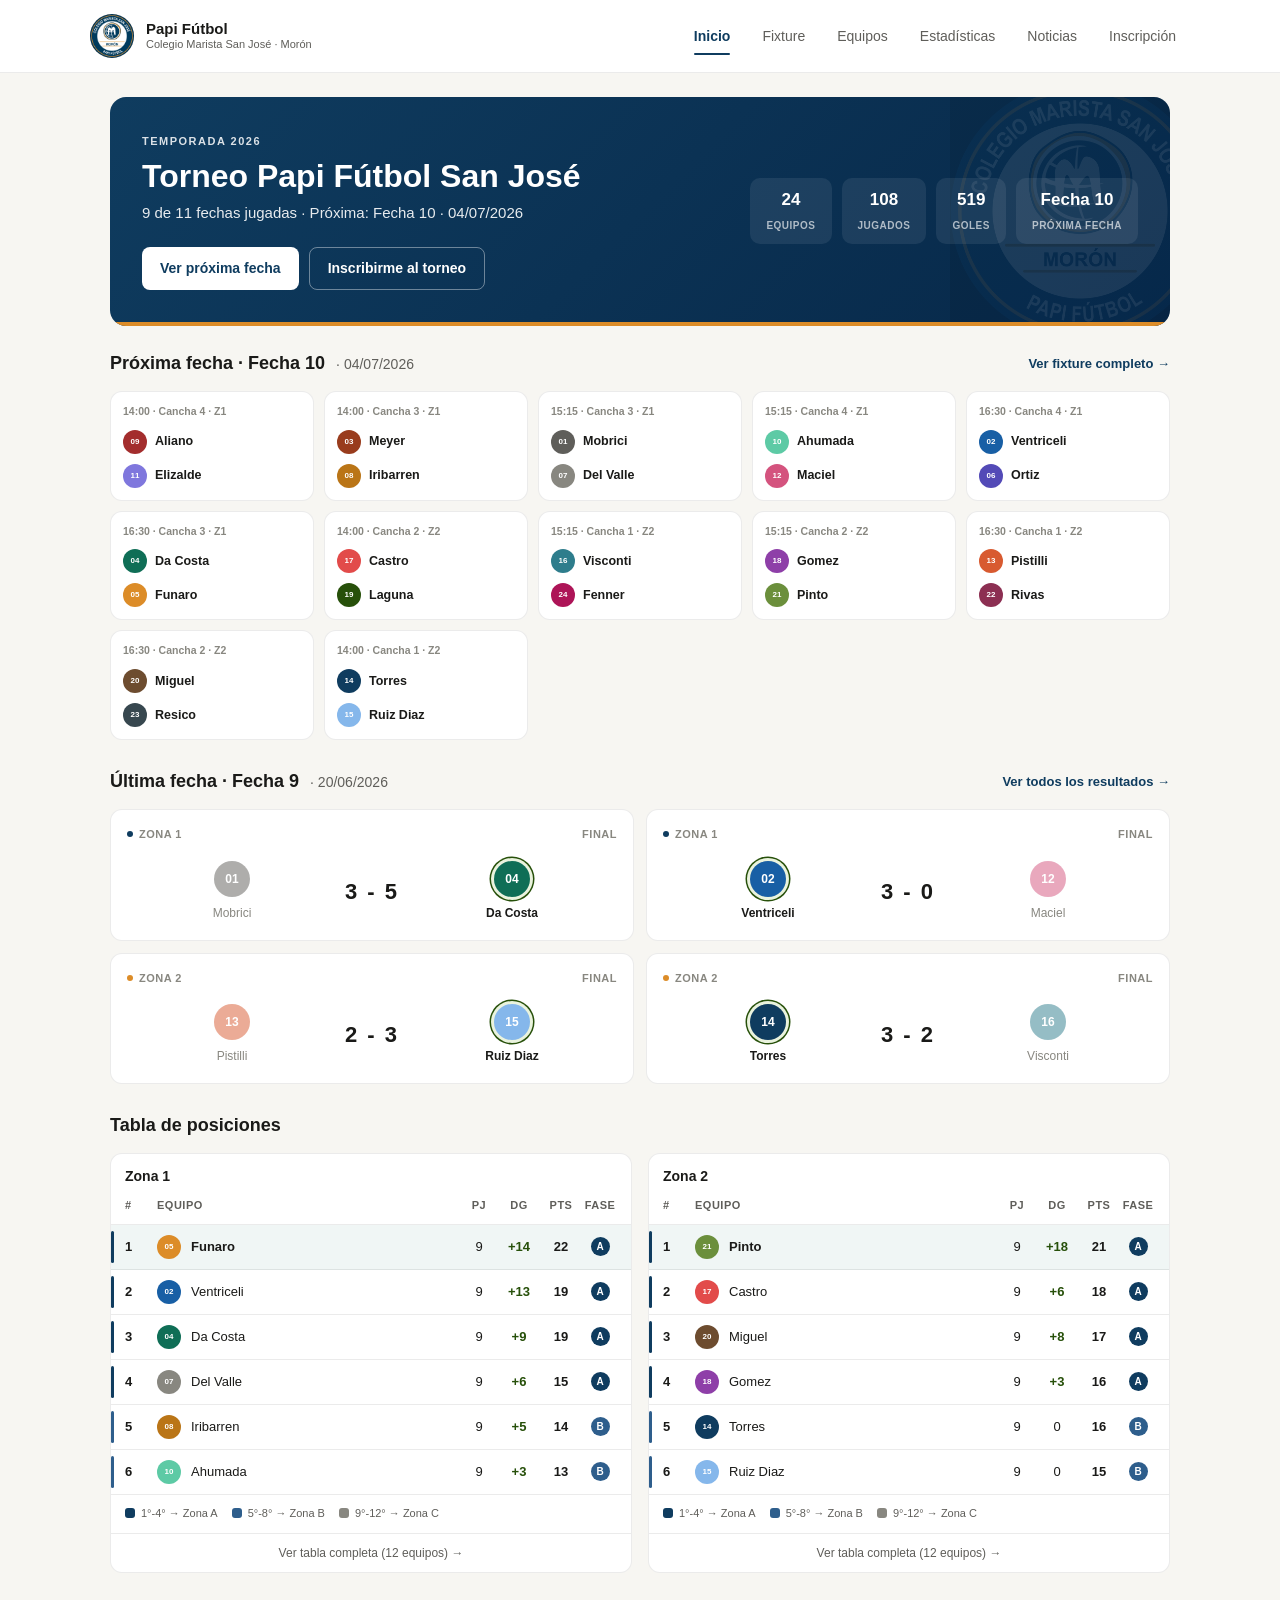
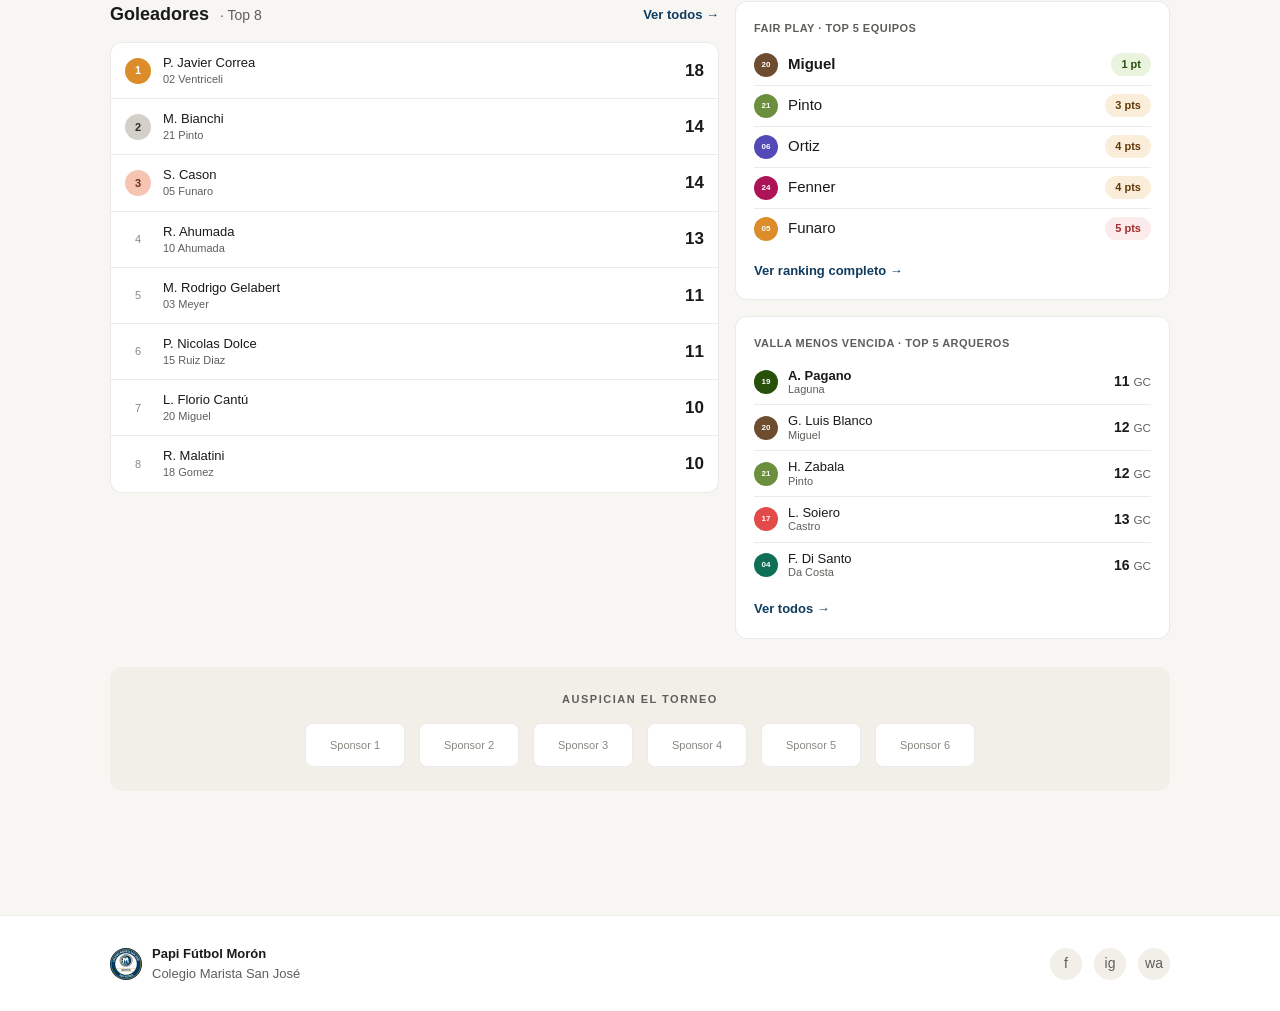
==== commit df78e1de: "Mejoras: cron redundante + colores únicos por equipo + og:tags 1. Workflow: 3 horarios diarios (13:3" ====
--- a/index.html
+++ b/index.html
@@ -5,6 +5,14 @@
   <meta name="viewport" content="width=device-width, initial-scale=1.0">
   <meta name="description" content="Torneo Papi Fútbol San José Morón 2026 — Colegio Marista San José. Fixture, resultados, posiciones y goleadores.">
   <title>Papi Fútbol San José Morón — Torneo 2026</title>
+  <meta property="og:type" content="website">
+  <meta property="og:site_name" content="Papi Fútbol San José Morón">
+  <meta property="og:title" content="Papi Fútbol San José Morón — Torneo 2026">
+  <meta property="og:description" content="Fixture, resultados, posiciones y goleadores del torneo. Colegio Marista San José · Morón.">
+  <meta property="og:url" content="https://jomuller11.github.io/futbol-reimagine/">
+  <meta property="og:image" content="https://jomuller11.github.io/futbol-reimagine/logo.png">
+  <meta property="og:locale" content="es_AR">
+  <meta name="twitter:card" content="summary">
   <link rel="icon" type="image/png" href="logo.png">
   <link rel="stylesheet" href="styles.css">
 </head>
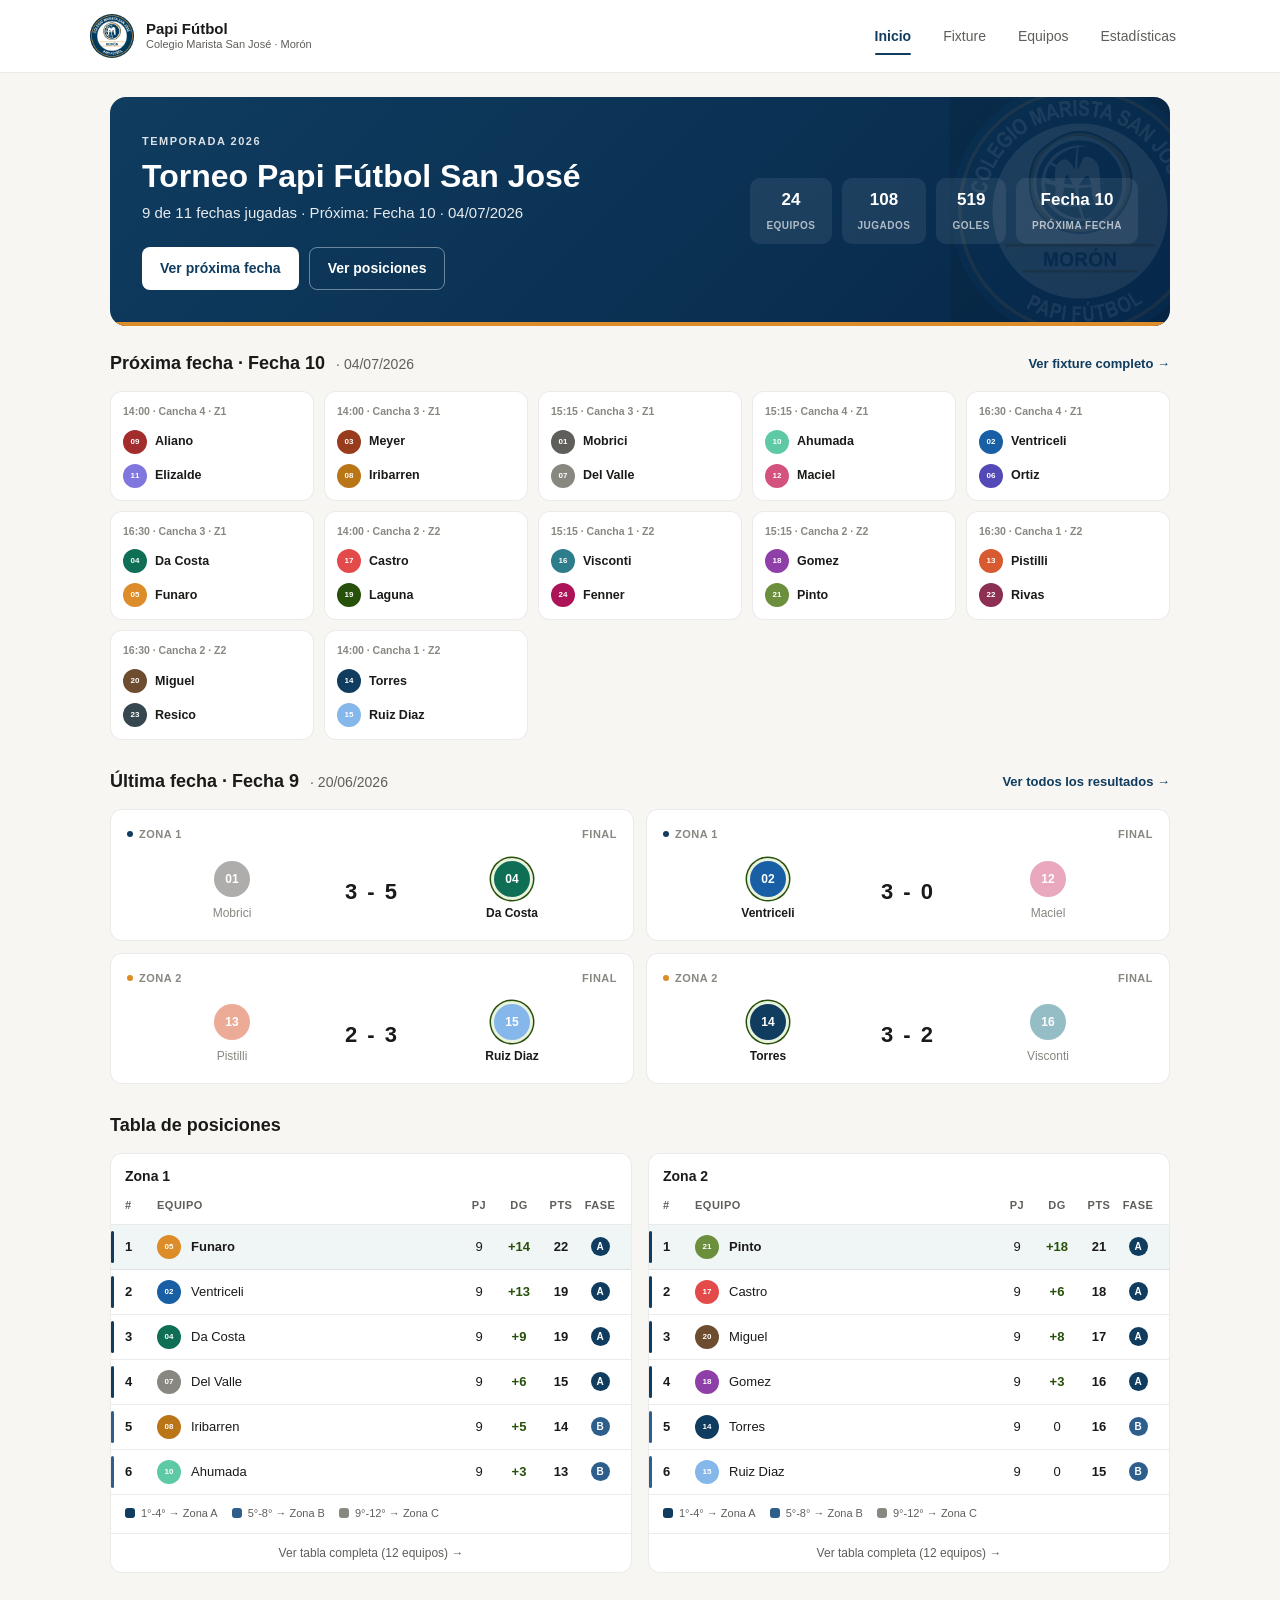
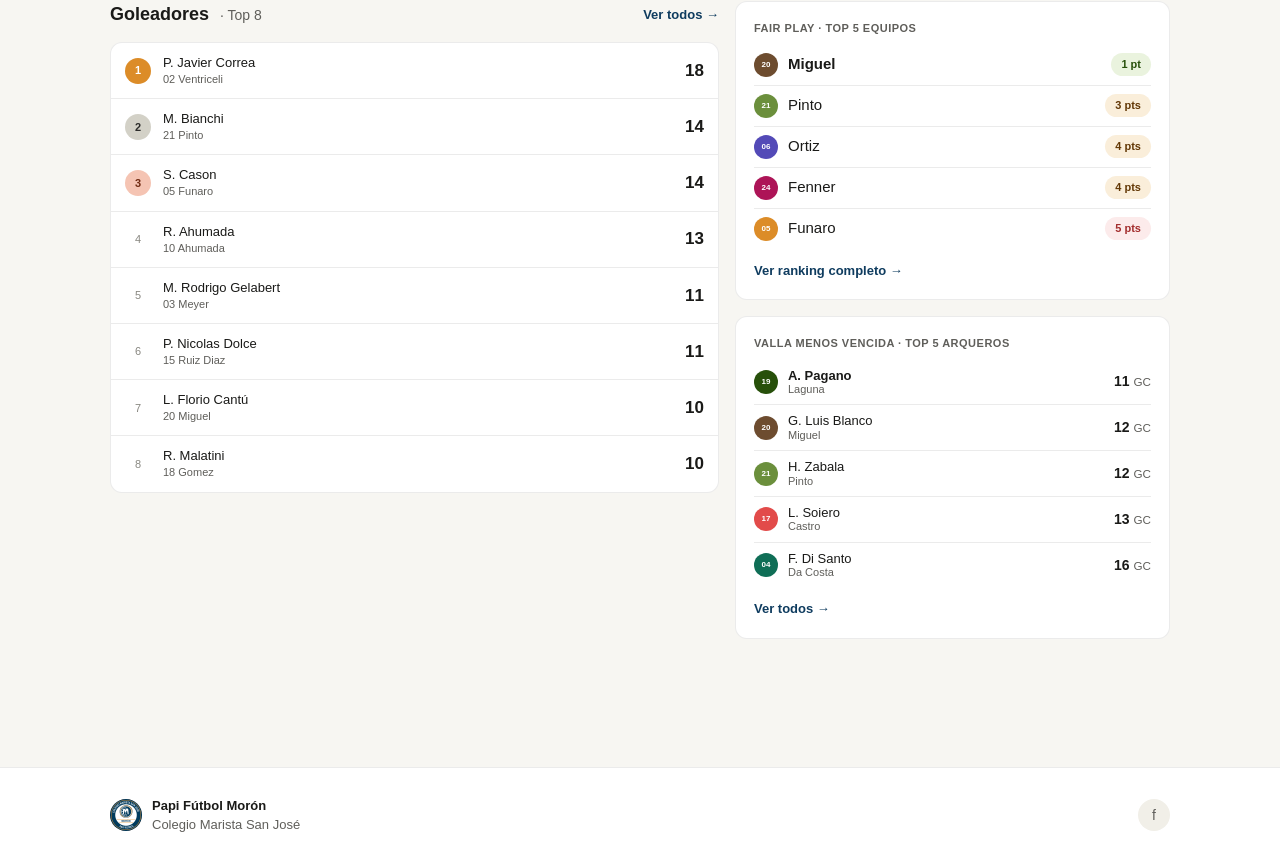
==== commit 90efa510: "Features 5-7 + ocultar links muertos y sponsors - Ficha: sección "Ya se enfrentaron" con cruces prev" ====
--- a/index.html
+++ b/index.html
@@ -32,8 +32,6 @@
         <a href="fixture.html" class="nav-primary">Fixture</a>
         <a href="equipos.html">Equipos</a>
         <a href="estadisticas.html" class="nav-primary">Estadísticas</a>
-        <a href="#">Noticias</a>
-        <a href="#">Inscripción</a>
       </nav>
       <button class="mobile-toggle" onclick="document.getElementById('nav').classList.toggle('open')">☰</button>
     </div>
@@ -50,7 +48,7 @@
             <p class="hero-sub" id="hero-sub">Cargando...</p>
             <div class="hero-actions">
               <a href="fixture.html" class="btn btn-primary">Ver próxima fecha</a>
-              <a href="#" class="btn btn-ghost">Inscribirme al torneo</a>
+              <a href="estadisticas.html" class="btn btn-ghost">Ver posiciones</a>
             </div>
           </div>
           <div class="hero-quick" id="hero-quick"></div>
@@ -105,17 +103,14 @@
         </div>
       </div>
 
+      <!-- Sponsors: oculto hasta tener los reales.
       <section class="sponsors">
         <div class="sponsors-label">Auspician el torneo</div>
         <div class="sponsors-grid">
           <div class="sponsor-logo">Sponsor 1</div>
-          <div class="sponsor-logo">Sponsor 2</div>
-          <div class="sponsor-logo">Sponsor 3</div>
-          <div class="sponsor-logo">Sponsor 4</div>
-          <div class="sponsor-logo">Sponsor 5</div>
-          <div class="sponsor-logo">Sponsor 6</div>
         </div>
       </section>
+      -->
 
     </div>
   </main>
@@ -131,8 +126,6 @@
       </div>
       <div class="footer-social">
         <a href="https://www.facebook.com/papifutbolmoron" title="Facebook">f</a>
-        <a href="#" title="Instagram">ig</a>
-        <a href="#" title="WhatsApp">wa</a>
       </div>
     </div>
   </footer>
--- a/styles.css
+++ b/styles.css
@@ -1882,6 +1882,14 @@
   flex: none;
 }
 
+.match-row.mine {
+  background: #FFF8E1;
+}
+
+.match-row.mine:hover {
+  background: #FAF0D0;
+}
+
 /* ============================================
    POSICIONES: clasificación, forma, expandible
    ============================================ */
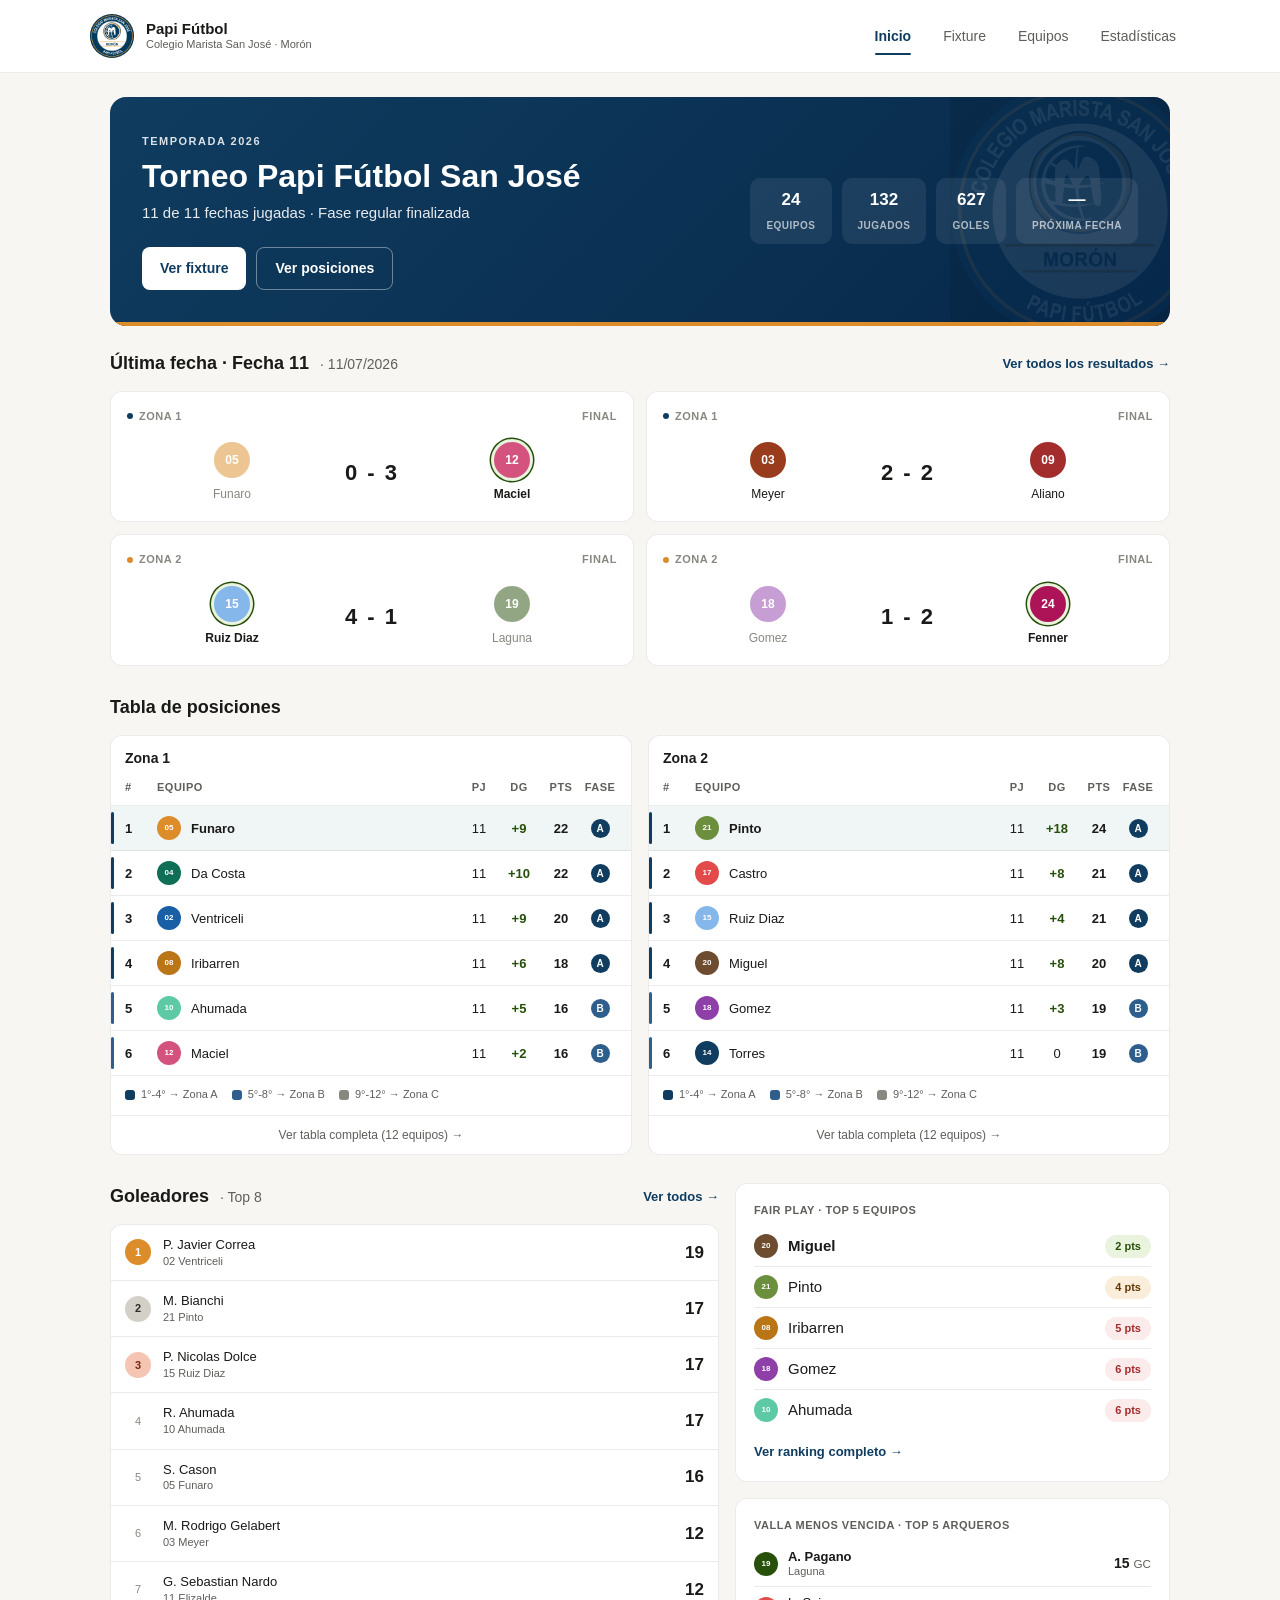
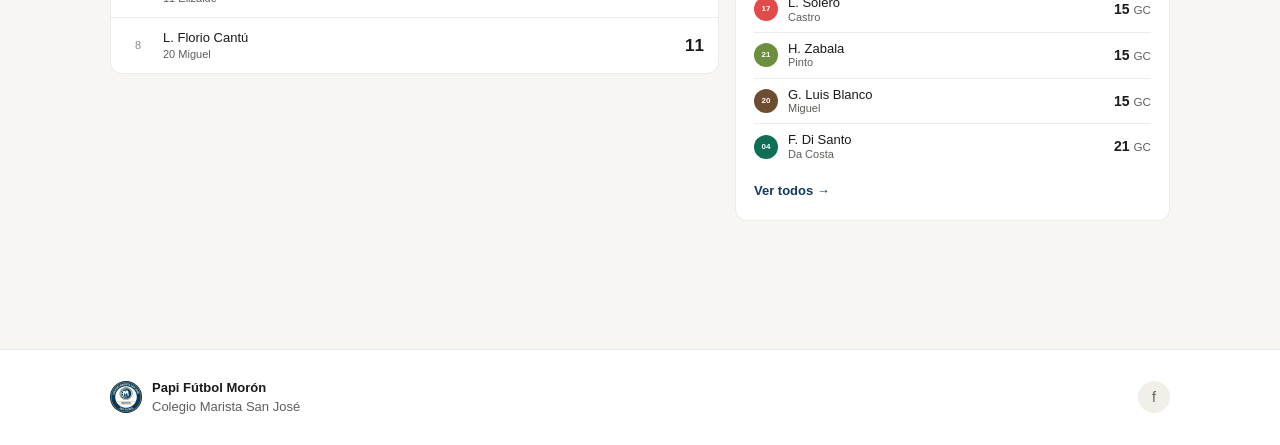
==== commit b07578eb: "Home: manejar el fin de la fase regular (sin fecha pendiente) Al completarse las 11 fechas ya no hay" ====
--- a/index.html
+++ b/index.html
@@ -47,7 +47,7 @@
             <h1 class="hero-title">Torneo Papi Fútbol San José</h1>
             <p class="hero-sub" id="hero-sub">Cargando...</p>
             <div class="hero-actions">
-              <a href="fixture.html" class="btn btn-primary">Ver próxima fecha</a>
+              <a href="fixture.html" class="btn btn-primary" id="hero-cta-fixture">Ver próxima fecha</a>
               <a href="estadisticas.html" class="btn btn-ghost">Ver posiciones</a>
             </div>
           </div>
@@ -57,7 +57,7 @@
 
       <div id="miequipo-slot"></div>
 
-      <div class="section-head">
+      <div class="section-head" id="proxima-head">
         <h2 class="section-title" id="proxima-title">Próxima fecha</h2>
         <a href="fixture.html" class="section-link">Ver fixture completo →</a>
       </div>
@@ -262,7 +262,13 @@
 
     function renderProxima() {
       const proxima = FIXTURE.find(f => f.estado === 'pendiente');
-      if (!proxima) return;
+      if (!proxima) {
+        // Fase regular terminada: no hay fecha pendiente que mostrar
+        document.getElementById('proxima-head').style.display = 'none';
+        document.getElementById('proxima-grid').style.display = 'none';
+        document.getElementById('hero-cta-fixture').textContent = 'Ver fixture';
+        return;
+      }
       document.getElementById('proxima-title').innerHTML =
         `Próxima fecha · Fecha ${proxima.fecha} <small>· ${proxima.fechaTexto}</small>`;
       // El partido de "mi equipo" primero en el carrusel
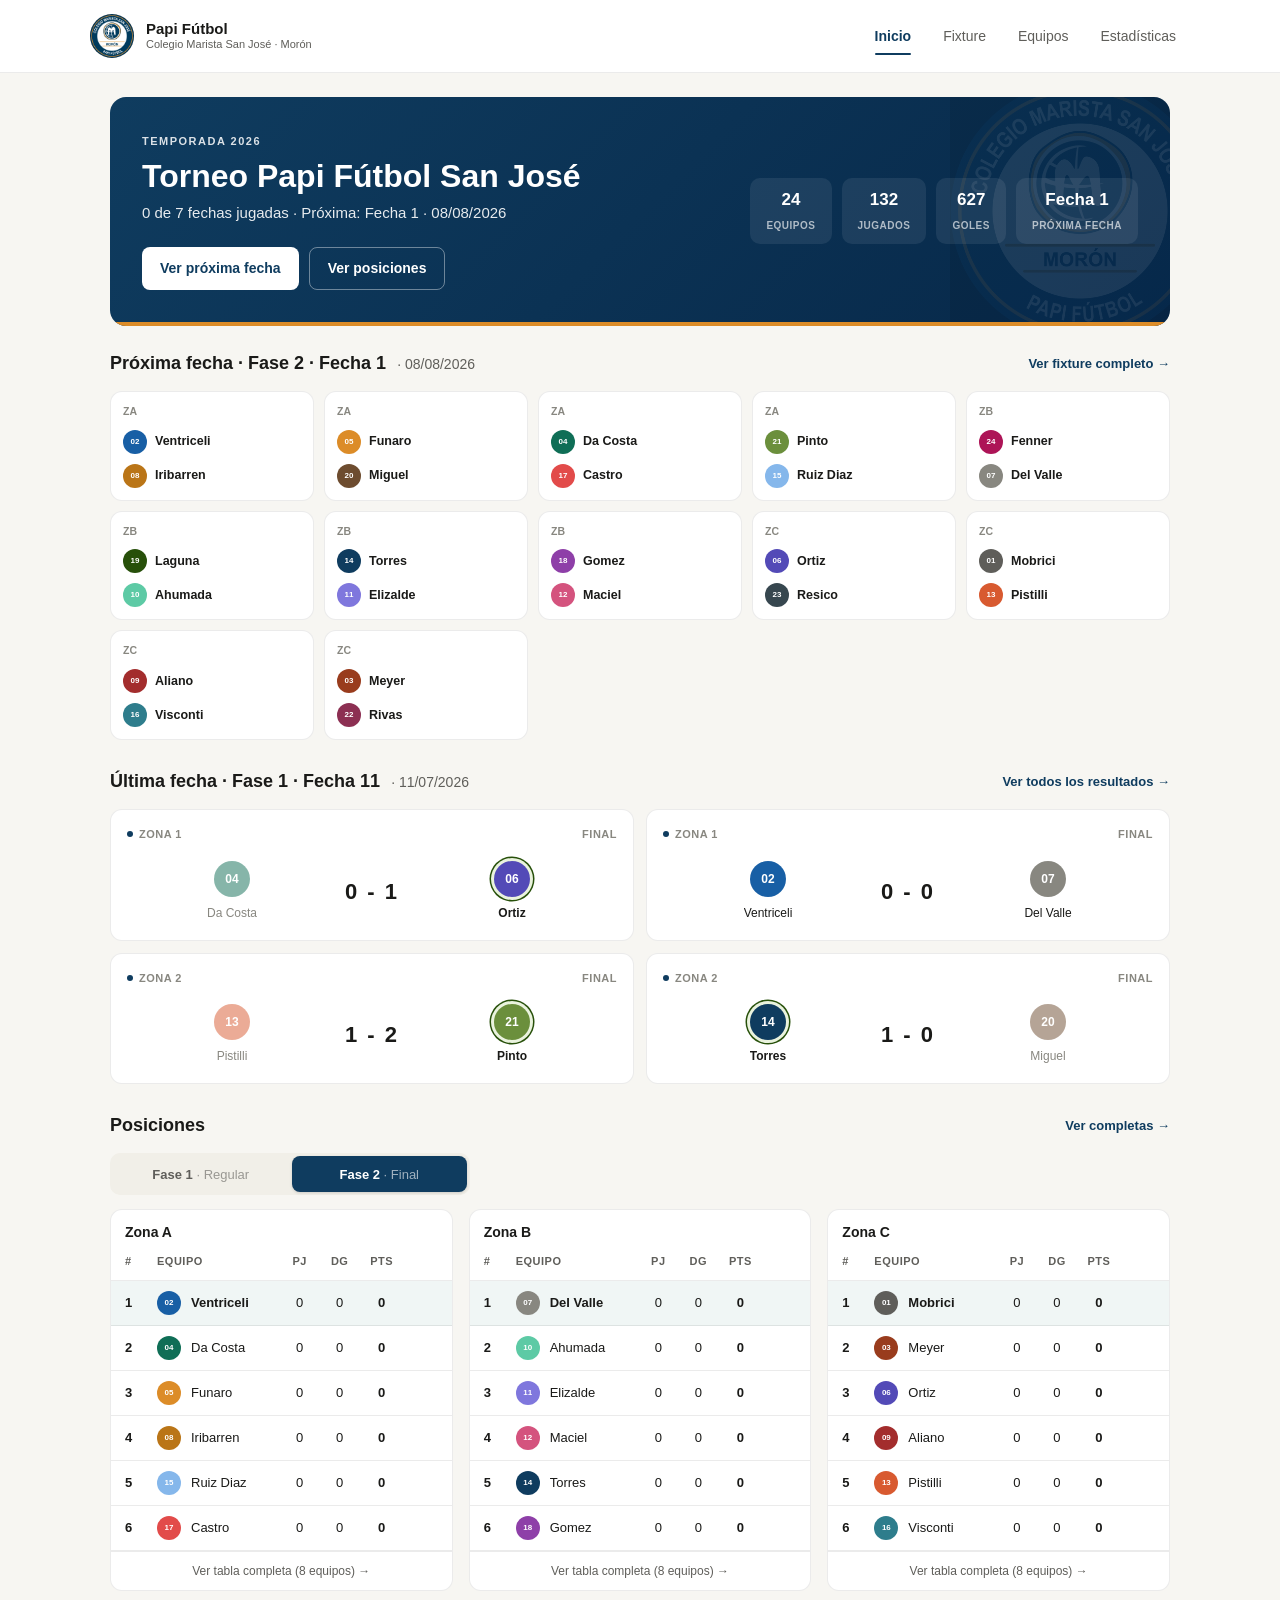
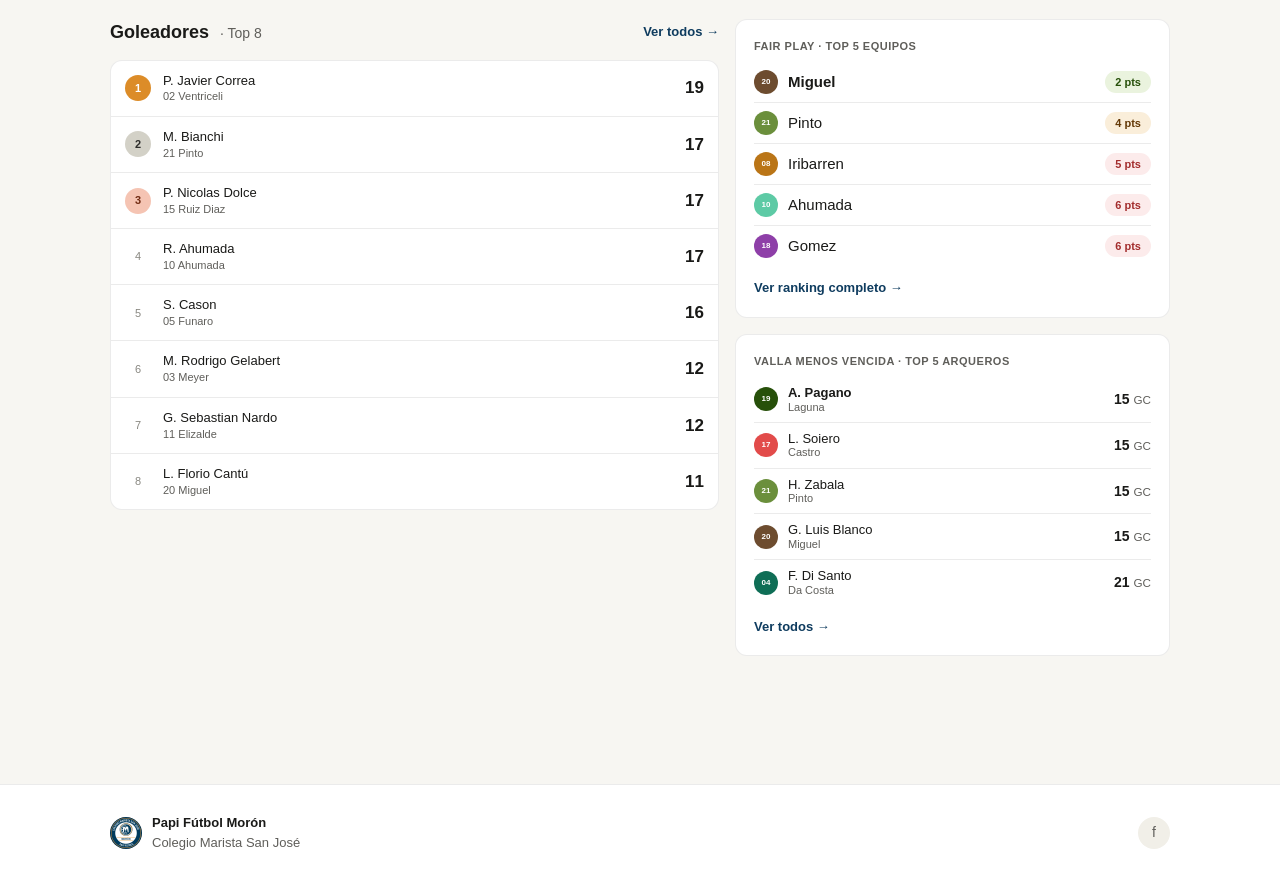
==== commit 03c0a96f: "Activar Fase 2 (Final): zonas A/B/C con datos y estadística El sitio oficial publicó la fase final: " ====
--- a/index.html
+++ b/index.html
@@ -70,16 +70,12 @@
       <div class="match-grid" id="ultima-grid"></div>
 
       <div class="section-head">
-        <h2 class="section-title">Tabla de posiciones</h2>
-        <div class="tabs zones-tabs">
-          <button class="tab active" onclick="showZone(1, this)">Zona 1</button>
-          <button class="tab" onclick="showZone(2, this)">Zona 2</button>
-        </div>
-      </div>
-      <div class="zones-row" style="margin-bottom: 28px;">
-        <div id="zone-1" class="zone-block"></div>
-        <div id="zone-2" class="zone-block" style="display:none;"></div>
-      </div>
+        <h2 class="section-title">Posiciones</h2>
+        <a href="estadisticas.html" class="section-link">Ver completas →</a>
+      </div>
+      <div class="seg" id="home-fase-filter" style="max-width:360px; margin-bottom:14px;"></div>
+      <div class="tabs zones-tabs" id="home-zona-tabs" style="margin-bottom:14px; flex-wrap:wrap;"></div>
+      <div class="zones-row" id="zones-row" style="margin-bottom: 28px;"></div>
 
       <div class="two-col">
         <div>
@@ -196,7 +192,7 @@
             ${teamAvatar(id, 44)}
             <a href="equipo.html?id=${id}" style="color:inherit;">
               <b>${equipo.nombre}</b>
-              <span class="sub">Zona ${zona} · ${pos}° · ${row.pts} pts</span>
+              <span class="sub">Zona ${zona} · ${pos}° · ${row.pts} pts${(() => { const zf = getZonaFinal(id); return zf ? ' · Fase Final: Zona ' + zf : ''; })()}</span>
             </a>
             <button class="star" title="Cambiar equipo" onclick="setMiEquipo(null); renderMiEquipo(); renderZones(); renderProxima();">★</button>
           </div>
@@ -270,13 +266,14 @@
         return;
       }
       document.getElementById('proxima-title').innerHTML =
-        `Próxima fecha · Fecha ${proxima.fecha} <small>· ${proxima.fechaTexto}</small>`;
+        `Próxima fecha · Fase ${proxima.fase} · Fecha ${proxima.faseFecha} <small>· ${proxima.fechaTexto}</small>`;
       // El partido de "mi equipo" primero en el carrusel
       const mi = getMiEquipo();
-      const partidos = [
-        ...proxima.zona1.map(p => ({...p, zona:1})),
-        ...proxima.zona2.map(p => ({...p, zona:2}))
-      ].sort((a, b) => {
+      const partidos = [];
+      Object.entries(proxima.zonas).forEach(([zona, arr]) => {
+        arr.forEach(p => partidos.push({ ...p, zona }));
+      });
+      partidos.sort((a, b) => {
         const am = (a.local === mi || a.visitante === mi) ? 0 : 1;
         const bm = (b.local === mi || b.visitante === mi) ? 0 : 1;
         return am - bm;
@@ -290,16 +287,24 @@
     const ultima = ultimas[ultimas.length - 1];
     if (ultima) {
       document.getElementById('ultima-title').innerHTML =
-        `Última fecha · Fecha ${ultima.fecha} <small>· ${ultima.fechaTexto}</small>`;
-      const partidos = [
-        ...ultima.zona1.slice(0,2).map(p => ({...p, zona:1})),
-        ...ultima.zona2.slice(0,2).map(p => ({...p, zona:2}))
-      ];
+        `Última fecha · Fase ${ultima.fase} · Fecha ${ultima.faseFecha} <small>· ${ultima.fechaTexto}</small>`;
+      const partidos = [];
+      Object.entries(ultima.zonas).forEach(([zona, arr]) => {
+        arr.slice(0, 2).forEach(p => partidos.push({ ...p, zona }));
+      });
       document.getElementById('ultima-grid').innerHTML =
-        partidos.map(p => renderMatchCard(p, p.zona, ultima.fecha)).join('');
-    }
-
-    function renderStandings(rows, total, zonaNum) {
+        partidos.slice(0, 4).map(p => renderMatchCard(p, p.zona, ultima.fecha)).join('');
+    }
+
+    // Posiciones en la home: toggle de fase + zonas (mismo criterio que Estadísticas)
+    const homeFaseActual = Math.max(...FIXTURE.map(f => f.fase));
+    let homeFase = FASES.some(f => f.id === homeFaseActual) ? homeFaseActual : FASES[0].id;
+    let homeZona = null;
+
+    function renderStandings(zonaKey) {
+      const esRegular = zonaKey === '1' || zonaKey === '2';
+      const rows = POSICIONES['zona' + zonaKey] || [];
+      const total = rows.length;
       const mi = getMiEquipo();
       const items = rows.slice(0, 6).map((r, i) => {
         const dg = r.gf - r.gc;
@@ -308,45 +313,78 @@
         const esFav = r.id === mi;
         const zd = zonaDestino(i);
         const nameTag = (i === 0 || esFav) ? 'strong' : 'span';
+        const bandCls = esRegular ? `zband zband-${zd.toLowerCase()}` : '';
+        const faseCol = esRegular
+          ? `<span class="zchip zchip-${zd.toLowerCase()}" title="Zona ${zd}">${zd}</span>`
+          : '<span></span>';
         return `
-          <a href="equipo.html?id=${r.id}" class="standings-row zband zband-${zd.toLowerCase()} ${i===0?'top-1':''} ${esFav?'fav':''}">
+          <a href="equipo.html?id=${r.id}" class="standings-row ${bandCls} ${i===0?'top-1':''} ${esFav?'fav':''}">
             <span class="standings-pos">${i+1}</span>
             <span class="standings-team">${teamAvatar(r.id, 24)}<${nameTag}>${getEquipoNombre(r.id)}</${nameTag}>${esFav?' <span class="fav-star">★</span>':''}</span>
             <span class="standings-num">${r.pj}</span>
             <span class="standings-num ${dgClass}">${dgText}</span>
             <span class="standings-pts">${r.pts}</span>
-            <span class="zchip zchip-${zd.toLowerCase()}" title="Zona ${zd}">${zd}</span>
+            ${faseCol}
           </a>
         `;
       }).join('');
       return `
         <div class="standings">
-          <div style="padding: 12px 14px 0; font-size: 14px; font-weight: 700;">Zona ${zonaNum}</div>
+          <div style="padding: 12px 14px 0; font-size: 14px; font-weight: 700;">Zona ${zonaKey}</div>
           <div class="standings-header">
             <span>#</span><span>Equipo</span>
             <span class="standings-num">PJ</span>
             <span class="standings-num">DG</span>
             <span class="standings-num">Pts</span>
-            <span class="standings-num">Fase</span>
+            <span class="standings-num">${esRegular ? 'Fase' : ''}</span>
           </div>
           ${items}
-          ${zonaLegendHtml()}
+          ${esRegular ? zonaLegendHtml() : ''}
           <a href="estadisticas.html" class="standings-footer">Ver tabla completa (${total} equipos) →</a>
         </div>
       `;
     }
+
     function renderZones() {
-      document.getElementById('zone-1').innerHTML = renderStandings(POSICIONES.zona1, POSICIONES.zona1.length, 1);
-      document.getElementById('zone-2').innerHTML = renderStandings(POSICIONES.zona2, POSICIONES.zona2.length, 2);
-    }
-    renderZones();
-
-    function showZone(zone, btn) {
-      document.getElementById('zone-1').style.display = zone === 1 ? 'block' : 'none';
-      document.getElementById('zone-2').style.display = zone === 2 ? 'block' : 'none';
-      document.querySelectorAll('.tab').forEach(t => t.classList.remove('active'));
-      btn.classList.add('active');
-    }
+      const zonas = FASES.find(f => f.id === homeFase).zonas;
+      if (!homeZona || !zonas.includes(homeZona)) homeZona = zonas[0];
+      // En desktop se muestran todas las zonas de la fase lado a lado; en mobile,
+      // solo la seleccionada (las demás quedan ocultas por el toggle).
+      const row = document.getElementById('zones-row');
+      row.innerHTML = zonas.map(z =>
+        `<div class="zone-block" data-zona="${z}" ${z===homeZona?'':'style="display:none;"'}>${renderStandings(z)}</div>`
+      ).join('');
+      // Tabs de zona
+      document.getElementById('home-zona-tabs').innerHTML = zonas.map(z =>
+        `<button class="tab ${z===homeZona?'active':''}" data-zona="${z}">Zona ${z}</button>`
+      ).join('');
+    }
+
+    function switchHomeFase(id) {
+      homeFase = id;
+      homeZona = FASES.find(f => f.id === id).zonas[0];
+      document.querySelectorAll('#home-fase-filter button').forEach(b =>
+        b.classList.toggle('on', parseInt(b.dataset.fase) === id));
+      renderZones();
+    }
+
+    document.getElementById('home-fase-filter').innerHTML = FASES.map(f =>
+      `<button data-fase="${f.id}" class="${f.id===homeFase?'on':''}">${f.label} <span style="opacity:.6; font-weight:400;">· ${f.sub}</span></button>`
+    ).join('');
+    document.getElementById('home-fase-filter').addEventListener('click', e => {
+      const b = e.target.closest('button'); if (!b) return;
+      switchHomeFase(parseInt(b.dataset.fase));
+    });
+    document.getElementById('home-zona-tabs').addEventListener('click', e => {
+      const b = e.target.closest('.tab'); if (!b) return;
+      homeZona = b.dataset.zona;
+      document.querySelectorAll('#zones-row .zone-block').forEach(blk =>
+        blk.style.display = blk.dataset.zona === homeZona ? '' : 'none');
+      document.querySelectorAll('#home-zona-tabs .tab').forEach(t =>
+        t.classList.toggle('active', t.dataset.zona === homeZona));
+    });
+
+    switchHomeFase(homeFase);
 
     function shortName(full) {
       const parts = full.split(' ');
--- a/styles.css
+++ b/styles.css
@@ -2089,7 +2089,7 @@
 @media (min-width: 861px) {
   .zones-row {
     display: grid;
-    grid-template-columns: 1fr 1fr;
+    grid-template-columns: repeat(auto-fit, minmax(300px, 1fr));
     gap: 16px;
   }
   .zones-row .zone-block {
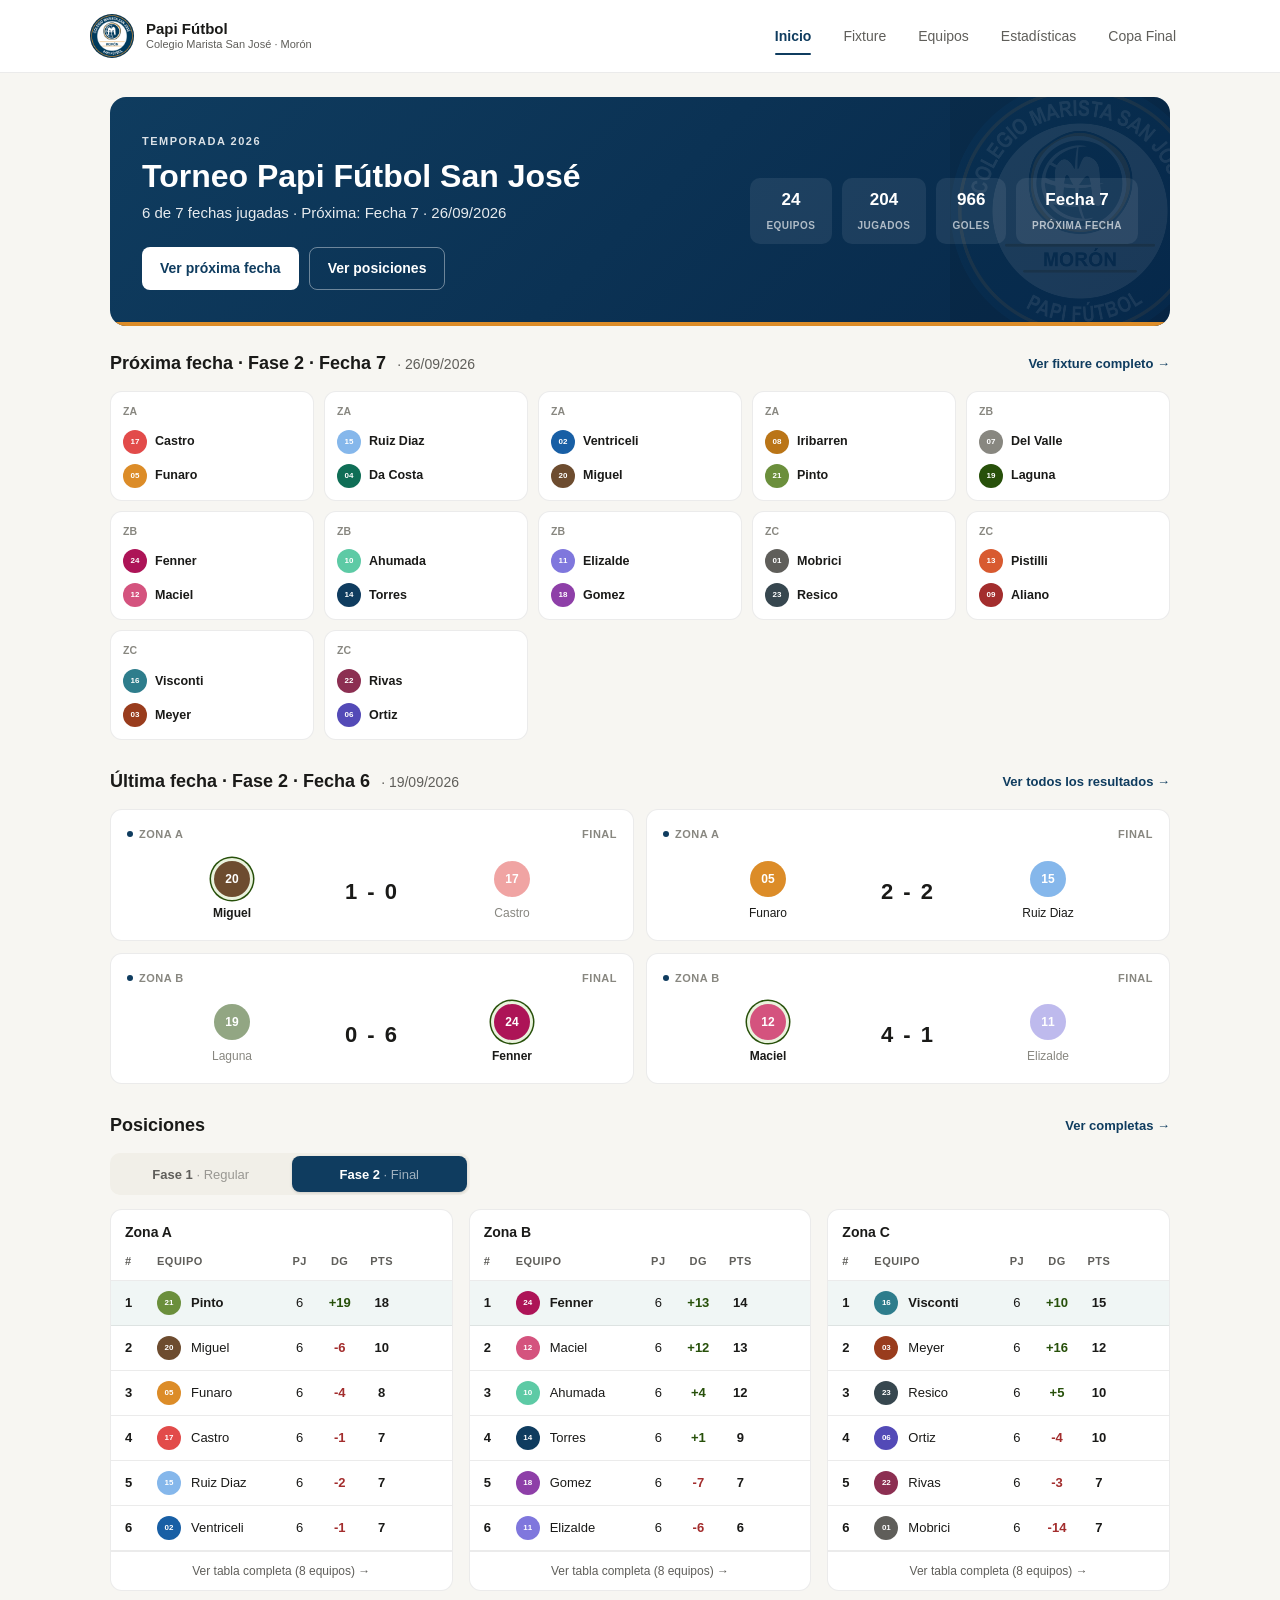
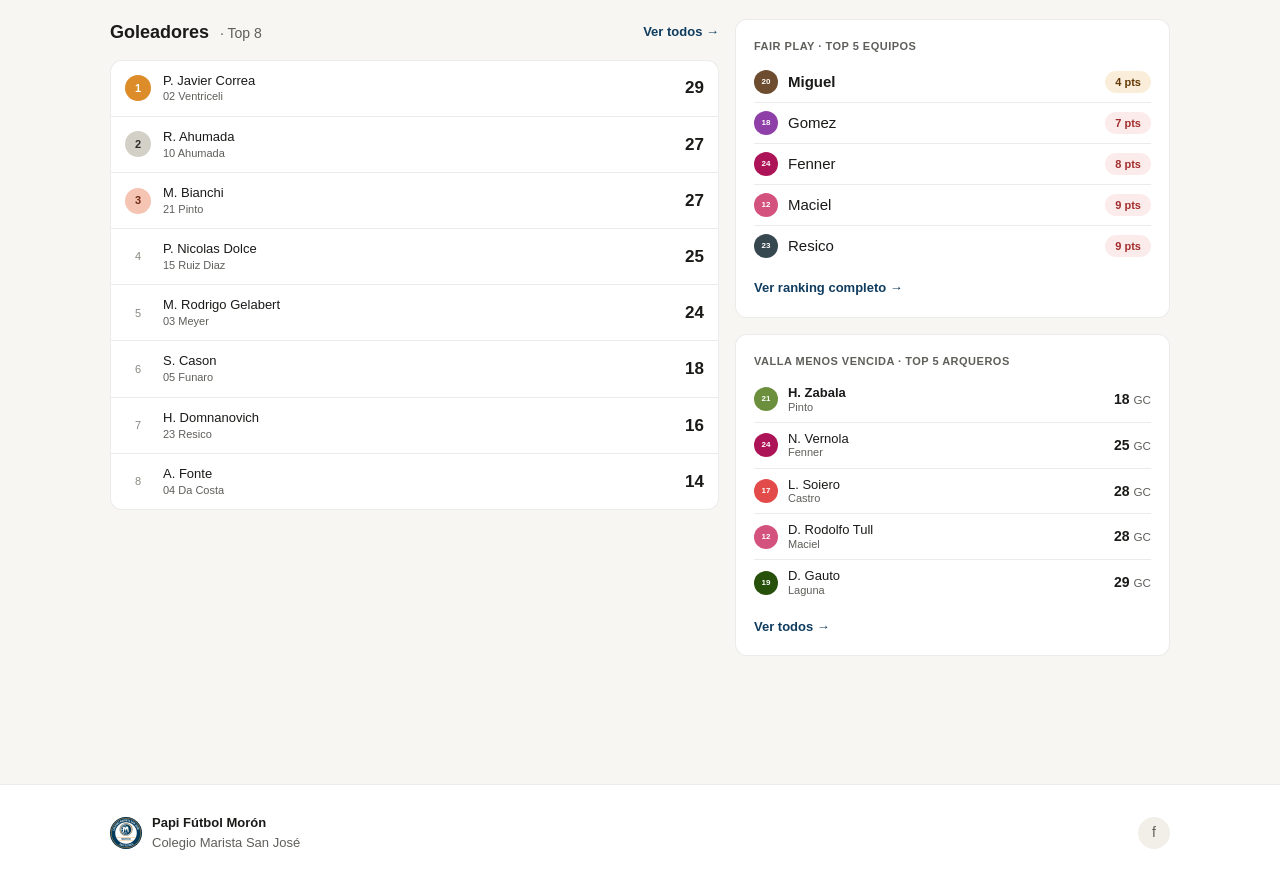
==== commit b7205e82: "nav: agregar link a Copa Final en index.html Co-Authored-By: Claude Opus 4.7 <noreply@anthropic.com>" ====
--- a/index.html
+++ b/index.html
@@ -32,6 +32,7 @@
         <a href="fixture.html" class="nav-primary">Fixture</a>
         <a href="equipos.html">Equipos</a>
         <a href="estadisticas.html" class="nav-primary">Estadísticas</a>
+        <a href="bracket.html" class="nav-primary">Copa Final</a>
       </nav>
       <button class="mobile-toggle" onclick="document.getElementById('nav').classList.toggle('open')">☰</button>
     </div>
@@ -430,7 +431,7 @@
           ${teamAvatar(v.equipo, 24)}
           <div style="line-height:1.2;">
             <div style="font-size:13px; font-weight:${i===0?600:500};">${shortName(v.arquero)}</div>
-            <div style="font-size:11px; color:var(--text-secondary);">${getEquipoNombre(v.equipo)}</div>
+          <div style="font-size:11px; color:var(--text-secondary);">${getEquipoNombre(v.equipo)}</div>
           </div>
         </div>
         <span style="font-size:14px; font-weight:700;">${v.gc} <small style="font-weight:400; color:var(--text-secondary);">GC</small></span>
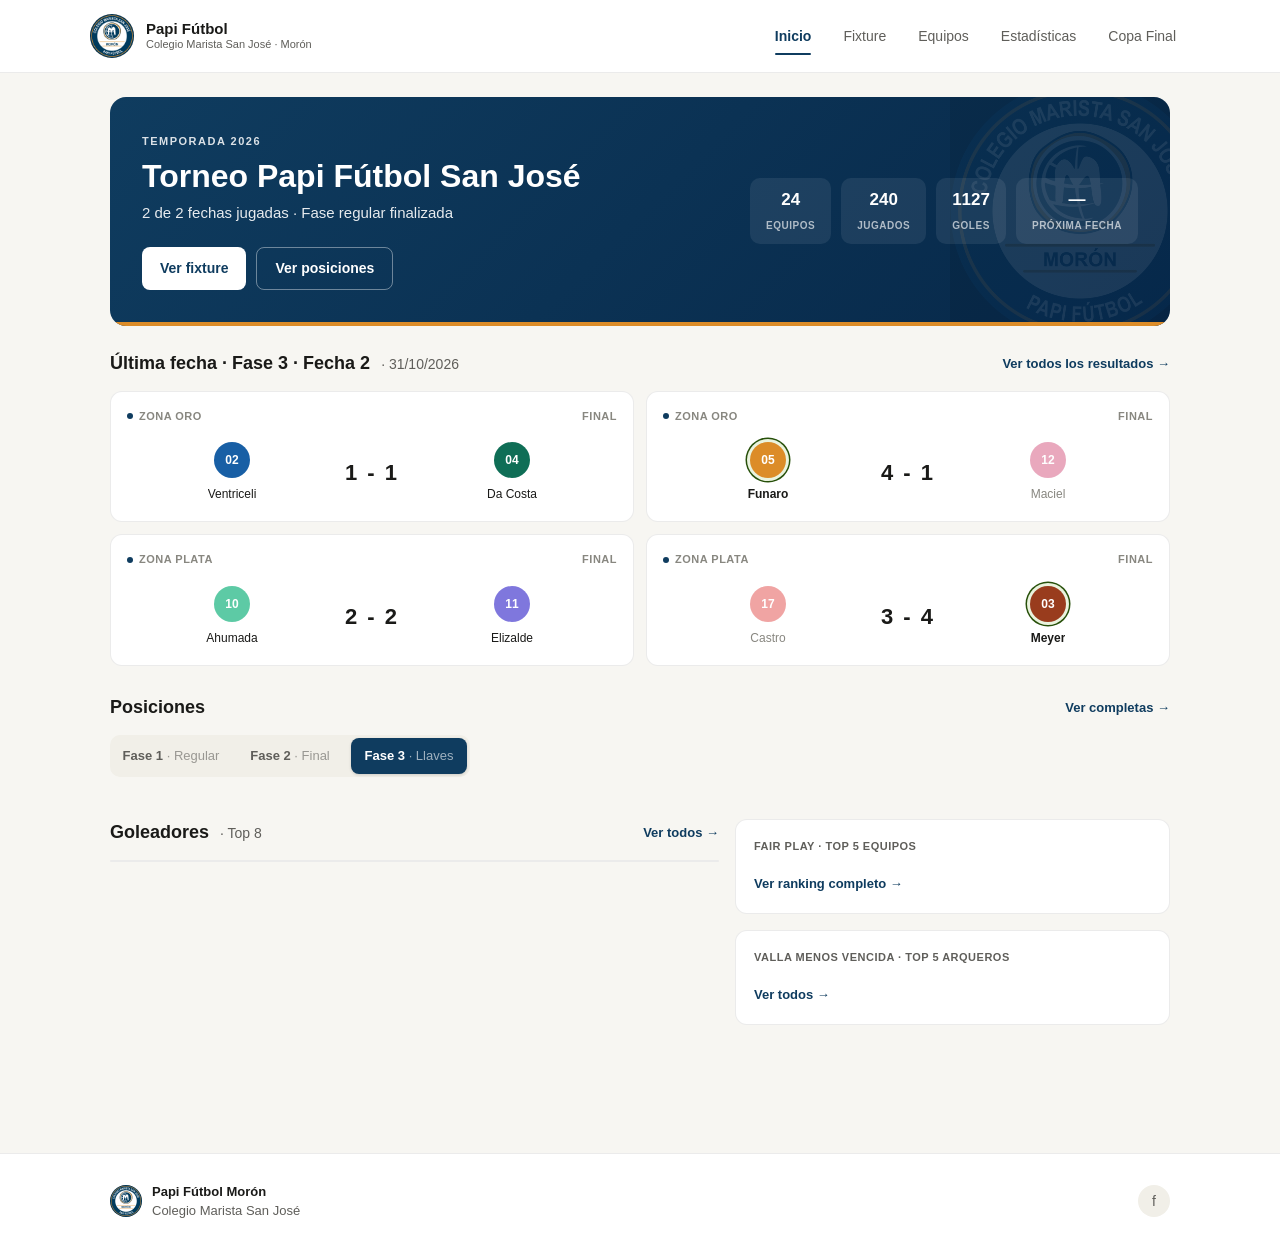
==== commit c770c895: "home: mini-bracket en Fase 3 (no más tablas falsas) + bracket.html refactor Para la Fase 3 en la hom" ====
--- a/index.html
+++ b/index.html
@@ -128,7 +128,9 @@
   </footer>
 
   <script src="data/torneo.js"></script>
+  <script src="data/penales.js"></script>
   <script src="js/site.js"></script>
+  <script src="js/bracket-logic.js"></script>
   <script>
     const proximaTxt = STATS_GLOBALES.proximaFecha
       ? `Próxima: Fecha ${STATS_GLOBALES.proximaFecha} · ${STATS_GLOBALES.proximaFechaTexto}`
@@ -346,7 +348,104 @@
       `;
     }
 
+    // ===========================================
+    // MINI-BRACKET DE COPA FINAL (para Fase 3)
+    // ===========================================
+    // Las "tablas" de Oro/Plata/Bronce no tienen sentido como tabla de posiciones
+    // (es un knockout, no una liga). En Fase 3 reemplazamos la vista de tabla por
+    // un card compacto por copa: los 4 cuartos con agregado + ganador, y un
+    // resumen del estado de semis y finales. CTA al bracket.html completo.
+    const COPAS_HOME = ['oro', 'plata', 'bronce'];
+    let homeCopa = 'oro';
+
+    function statusBadge(resumen) {
+      if (resumen.ganadorFinal) {
+        return `<span class="copa-status done">🏆 Campeón: ${getEquipoNombre(resumen.ganadorFinal)}</span>`;
+      }
+      if (resumen.semisTotal === 0 && resumen.finalesTotal === 0) {
+        return '<span class="copa-status pending">Pendiente</span>';
+      }
+      const pendientesSemi = resumen.semisTotal - resumen.semisJugadas;
+      const pendientesFinal = resumen.finalesTotal - resumen.finalesJugadas;
+      const parts = [];
+      if (pendientesSemi > 0) parts.push(`${pendientesSemi} semi${pendientesSemi > 1 ? 's' : ''}`);
+      if (pendientesFinal > 0) parts.push(`${pendientesFinal} final${pendientesFinal > 1 ? 'es' : ''}`);
+      if (parts.length === 0) return '<span class="copa-status done">Completa</span>';
+      return `<span class="copa-status pending">⏳ ${parts.join(' · ')} por jugar</span>`;
+    }
+
+    function miniBracketCard(copa) {
+      const meta = COPA_META[copa];
+      const resumen = resumenCopa(copa);
+      const cuartos = CRUCES_POR_COPA[copa].map(c => {
+        const b = resumen.bracket.cuartos[c.id];
+        const resuelto = !!b.ganador;
+        const idaStr    = b.resultado && b.resultado.ida    ? `${b.resultado.ida.l}-${b.resultado.ida.v}`       : '—';
+        const vueltaStr = b.resultado && b.resultado.vuelta ? `${b.resultado.vuelta.l}-${b.resultado.vuelta.v}` : '—';
+        const aggL = b.resultado && b.resultado.agg ? b.resultado.agg.l : null;
+        const aggV = b.resultado && b.resultado.agg ? b.resultado.agg.v : null;
+        const esL = b.ganador === b.equipoL;
+        const esV = b.ganador === b.equipoV;
+        return `
+          <div class="copa-cruce ${resuelto ? 'resuelto' : ''}">
+            <span class="copa-cruce-tag">${c.id}</span>
+            <div class="copa-cruce-equipos">
+              <div class="cruce-eq ${esL ? 'win' : (resuelto ? 'lose' : '')}">
+                ${teamAvatar(b.equipoL, 20)}
+                <span class="cruce-nombre">${getEquipoNombre(b.equipoL)}</span>
+                ${aggL !== null ? `<span class="cruce-agg">${aggL}</span>` : ''}
+              </div>
+              <div class="cruce-eq ${esV ? 'win' : (resuelto ? 'lose' : '')}">
+                ${teamAvatar(b.equipoV, 20)}
+                <span class="cruce-nombre">${getEquipoNombre(b.equipoV)}</span>
+                ${aggV !== null ? `<span class="cruce-agg">${aggV}</span>` : ''}
+              </div>
+            </div>
+            <div class="copa-cruce-detalle">
+              ida ${idaStr} · vuelta ${vueltaStr}
+              ${b.penales ? ' · <strong>penales</strong>' : ''}
+            </div>
+          </div>
+        `;
+      }).join('');
+
+      return `
+        <div class="copa-card">
+          <div class="copa-card-head" style="border-left: 4px solid ${meta.color};">
+            <div>
+              <div class="copa-card-title">${meta.label}</div>
+              <div class="copa-card-sub">
+                Cuartos: ${resumen.cuartosJugados}/${resumen.cuartosTotal}
+                · Semis: ${resumen.semisJugadas}/${resumen.semisTotal}
+                · Finales: ${resumen.finalesJugadas}/${resumen.finalesTotal}
+              </div>
+            </div>
+            ${statusBadge(resumen)}
+          </div>
+          <div class="copa-cruces">${cuartos}</div>
+          <a href="bracket.html?copa=${copa}" class="copa-link">Ver llaves completas →</a>
+        </div>
+      `;
+    }
+
+    function renderCopasHome() {
+      const row = document.getElementById('zones-row');
+      row.innerHTML = `<div class="copa-single-slot">${miniBracketCard(homeCopa)}</div>`;
+      // Reusamos el toolbar de "home-zona-tabs" para los selectores de copa
+      document.getElementById('home-zona-tabs').innerHTML = COPAS_HOME.map(c => {
+        const meta = COPA_META[c];
+        return `<button class="tab copa-tab ${c===homeCopa?'active':''}" data-copa="${c}">
+          <span class="copa-dot" style="background:${meta.color};"></span> ${meta.label}
+        </button>`;
+      }).join('');
+    }
+
     function renderZones() {
+      // En Fase 3 el toggle muestra un mini-bracket por copa, no una tabla.
+      if (homeFase === 3) {
+        renderCopasHome();
+        return;
+      }
       const zonas = FASES.find(f => f.id === homeFase).zonas;
       if (!homeZona || !zonas.includes(homeZona)) homeZona = zonas[0];
       // En desktop se muestran todas las zonas de la fase lado a lado; en mobile,
@@ -363,7 +462,8 @@
 
     function switchHomeFase(id) {
       homeFase = id;
-      homeZona = FASES.find(f => f.id === id).zonas[0];
+      const fase = FASES.find(f => f.id === id);
+      if (fase && fase.zonas.length) homeZona = fase.zonas[0];
       document.querySelectorAll('#home-fase-filter button').forEach(b =>
         b.classList.toggle('on', parseInt(b.dataset.fase) === id));
       renderZones();
@@ -378,6 +478,13 @@
     });
     document.getElementById('home-zona-tabs').addEventListener('click', e => {
       const b = e.target.closest('.tab'); if (!b) return;
+      // Fase 3 (bracket) usa data-copa, resto usa data-zona
+      if (b.dataset.copa) {
+        homeCopa = b.dataset.copa;
+        renderCopasHome();
+        return;
+      }
+      if (!b.dataset.zona) return;
       homeZona = b.dataset.zona;
       document.querySelectorAll('#zones-row .zone-block').forEach(blk =>
         blk.style.display = blk.dataset.zona === homeZona ? '' : 'none');
--- a/styles.css
+++ b/styles.css
@@ -1409,9 +1409,9 @@
   z-index: 120;
   background: var(--surface);
   border-top: 0.5px solid var(--border);
-  grid-template-columns: repeat(4, 1fr);
-  padding: 6px 8px calc(8px + env(safe-area-inset-bottom));
-  gap: 4px;
+  grid-template-columns: repeat(5, 1fr);
+  padding: 6px 4px calc(8px + env(safe-area-inset-bottom));
+  gap: 2px;
 }
 
 .tabbar-item {
@@ -2100,3 +2100,150 @@
   }
 }
 
+
+/* ============================================================
+   MINI-BRACKET DE COPA FINAL EN LA HOME (Fase 3)
+   ============================================================ */
+.copa-single-slot {
+  display: block;
+  max-width: 560px;
+}
+
+/* Toggle de copas con dot de color */
+.copa-tab {
+  display: inline-flex !important;
+  align-items: center;
+  gap: 6px;
+}
+.copa-dot {
+  width: 10px;
+  height: 10px;
+  border-radius: 50%;
+  display: inline-block;
+  flex-shrink: 0;
+}
+
+.copa-card {
+  background: var(--surface);
+  border: 0.5px solid var(--border);
+  border-radius: var(--radius-xl);
+  overflow: hidden;
+}
+.copa-card-head {
+  display: flex;
+  align-items: center;
+  justify-content: space-between;
+  gap: 12px;
+  padding: 14px 16px 14px 20px;
+  background: var(--bg);
+  border-bottom: 0.5px solid var(--border);
+}
+.copa-card-title {
+  font-size: 15px;
+  font-weight: 700;
+  color: var(--text);
+}
+.copa-card-sub {
+  font-size: 11px;
+  color: var(--text-secondary);
+  margin-top: 2px;
+  font-weight: 500;
+}
+.copa-status {
+  font-size: 11px;
+  font-weight: 700;
+  text-transform: uppercase;
+  letter-spacing: 0.4px;
+  padding: 4px 10px;
+  border-radius: 999px;
+  white-space: nowrap;
+}
+.copa-status.pending {
+  color: #8A6400;
+  background: #FFF4D6;
+  border: 0.5px solid #F0D47A;
+}
+.copa-status.done {
+  color: #1E7A3B;
+  background: rgba(34,139,70,0.1);
+  border: 0.5px solid rgba(34,139,70,0.3);
+}
+
+.copa-cruces {
+  display: grid;
+  grid-template-columns: 1fr 1fr;
+  gap: 1px;
+  background: var(--border);
+}
+.copa-cruce {
+  background: var(--surface);
+  padding: 12px 14px;
+  position: relative;
+}
+.copa-cruce-tag {
+  position: absolute;
+  top: 10px;
+  right: 12px;
+  font-size: 10px;
+  font-weight: 700;
+  color: var(--text-tertiary);
+  background: var(--bg);
+  padding: 2px 6px;
+  border-radius: 4px;
+}
+.copa-cruce-equipos {
+  display: flex;
+  flex-direction: column;
+  gap: 4px;
+  margin-right: 32px;
+}
+.cruce-eq {
+  display: flex;
+  align-items: center;
+  gap: 6px;
+  font-size: 13px;
+  color: var(--text-secondary);
+  font-weight: 500;
+}
+.cruce-eq.win { color: var(--text); font-weight: 700; }
+.cruce-eq.lose { color: var(--text-tertiary); }
+.cruce-nombre {
+  flex: 1;
+  overflow: hidden;
+  text-overflow: ellipsis;
+  white-space: nowrap;
+}
+.cruce-agg {
+  font-size: 14px;
+  font-weight: 800;
+  font-variant-numeric: tabular-nums;
+  color: inherit;
+}
+.copa-cruce-detalle {
+  margin-top: 6px;
+  font-size: 10.5px;
+  color: var(--text-tertiary);
+  text-transform: uppercase;
+  letter-spacing: 0.4px;
+  font-weight: 600;
+}
+.copa-cruce.resuelto .copa-cruce-detalle { color: var(--text-secondary); }
+
+.copa-link {
+  display: block;
+  padding: 12px 16px;
+  background: var(--bg);
+  border-top: 0.5px solid var(--border);
+  color: var(--primary);
+  font-size: 13px;
+  font-weight: 700;
+  text-decoration: none;
+  text-align: center;
+}
+.copa-link:hover { background: var(--surface); }
+
+@media (max-width: 640px) {
+  .copa-cruces { grid-template-columns: 1fr; }
+  .copa-card-head { flex-direction: column; align-items: flex-start; }
+  .copa-card-head .copa-status { align-self: flex-start; }
+}
